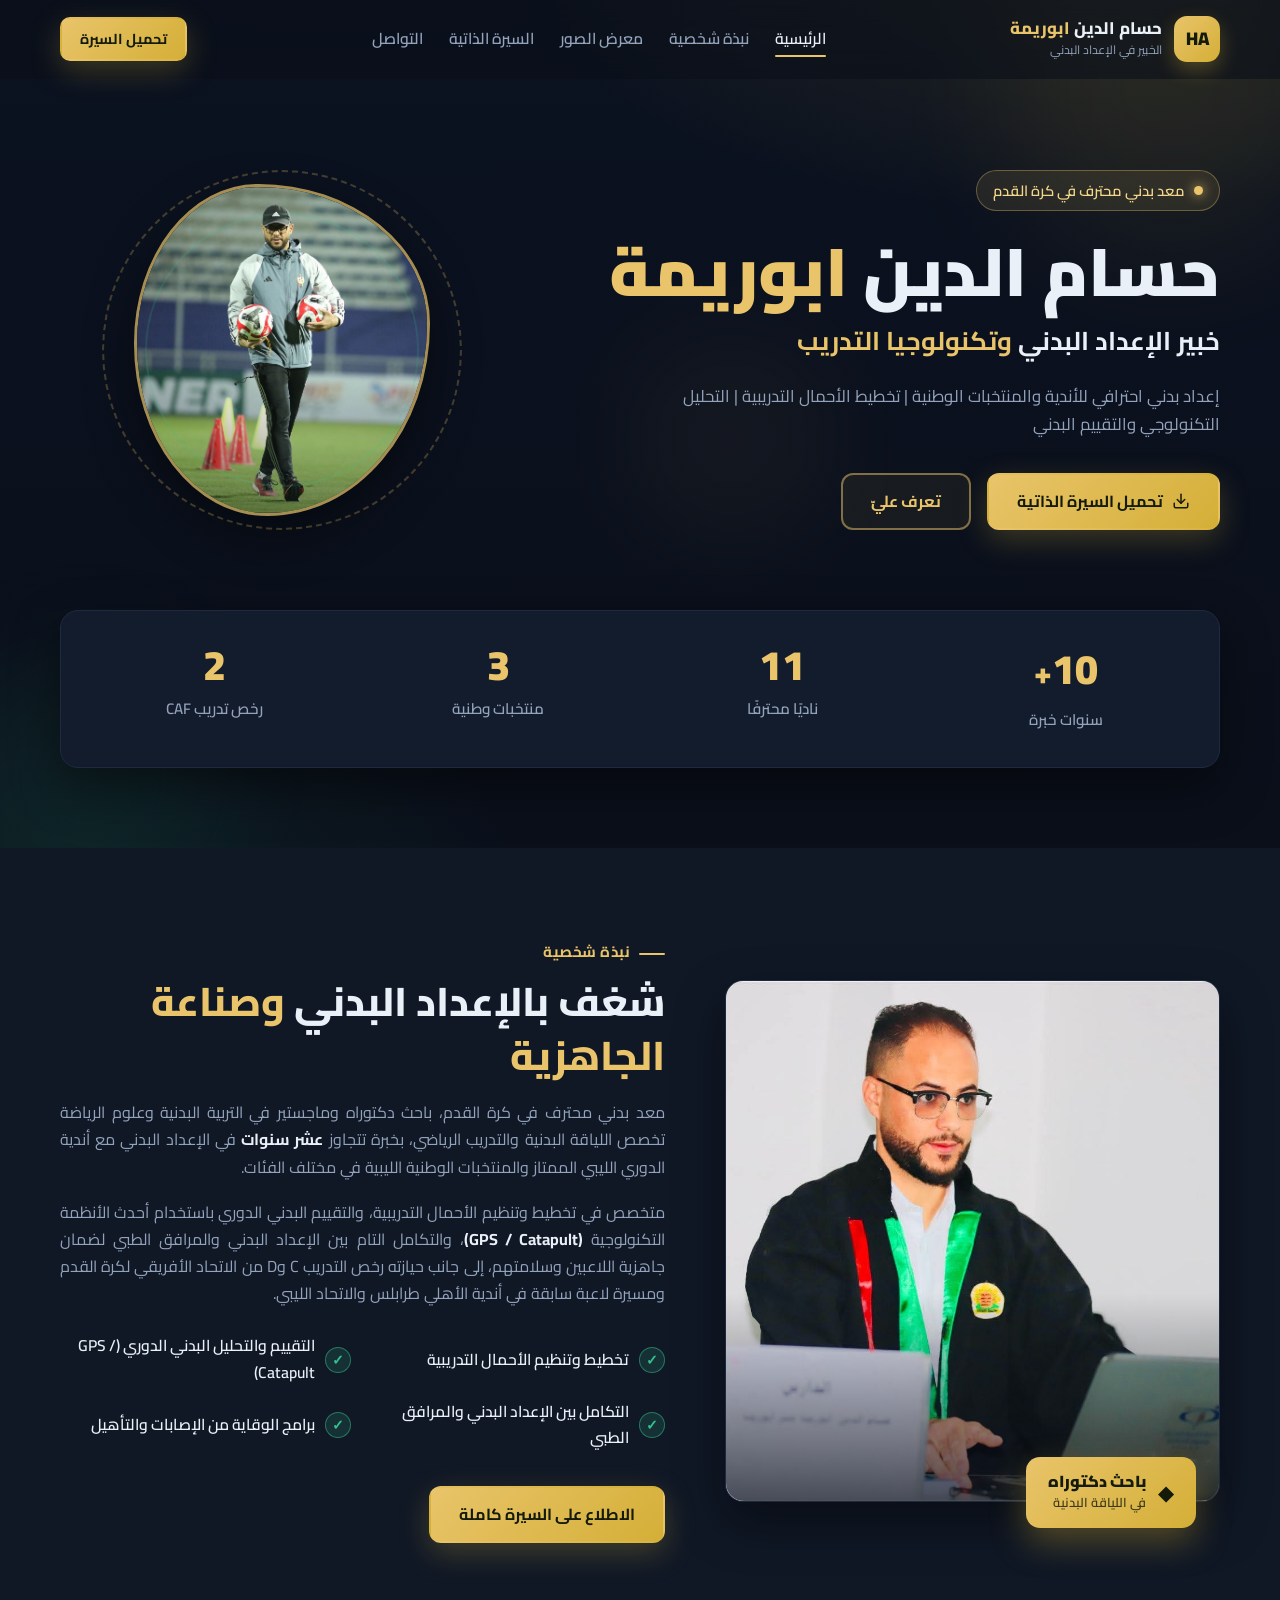
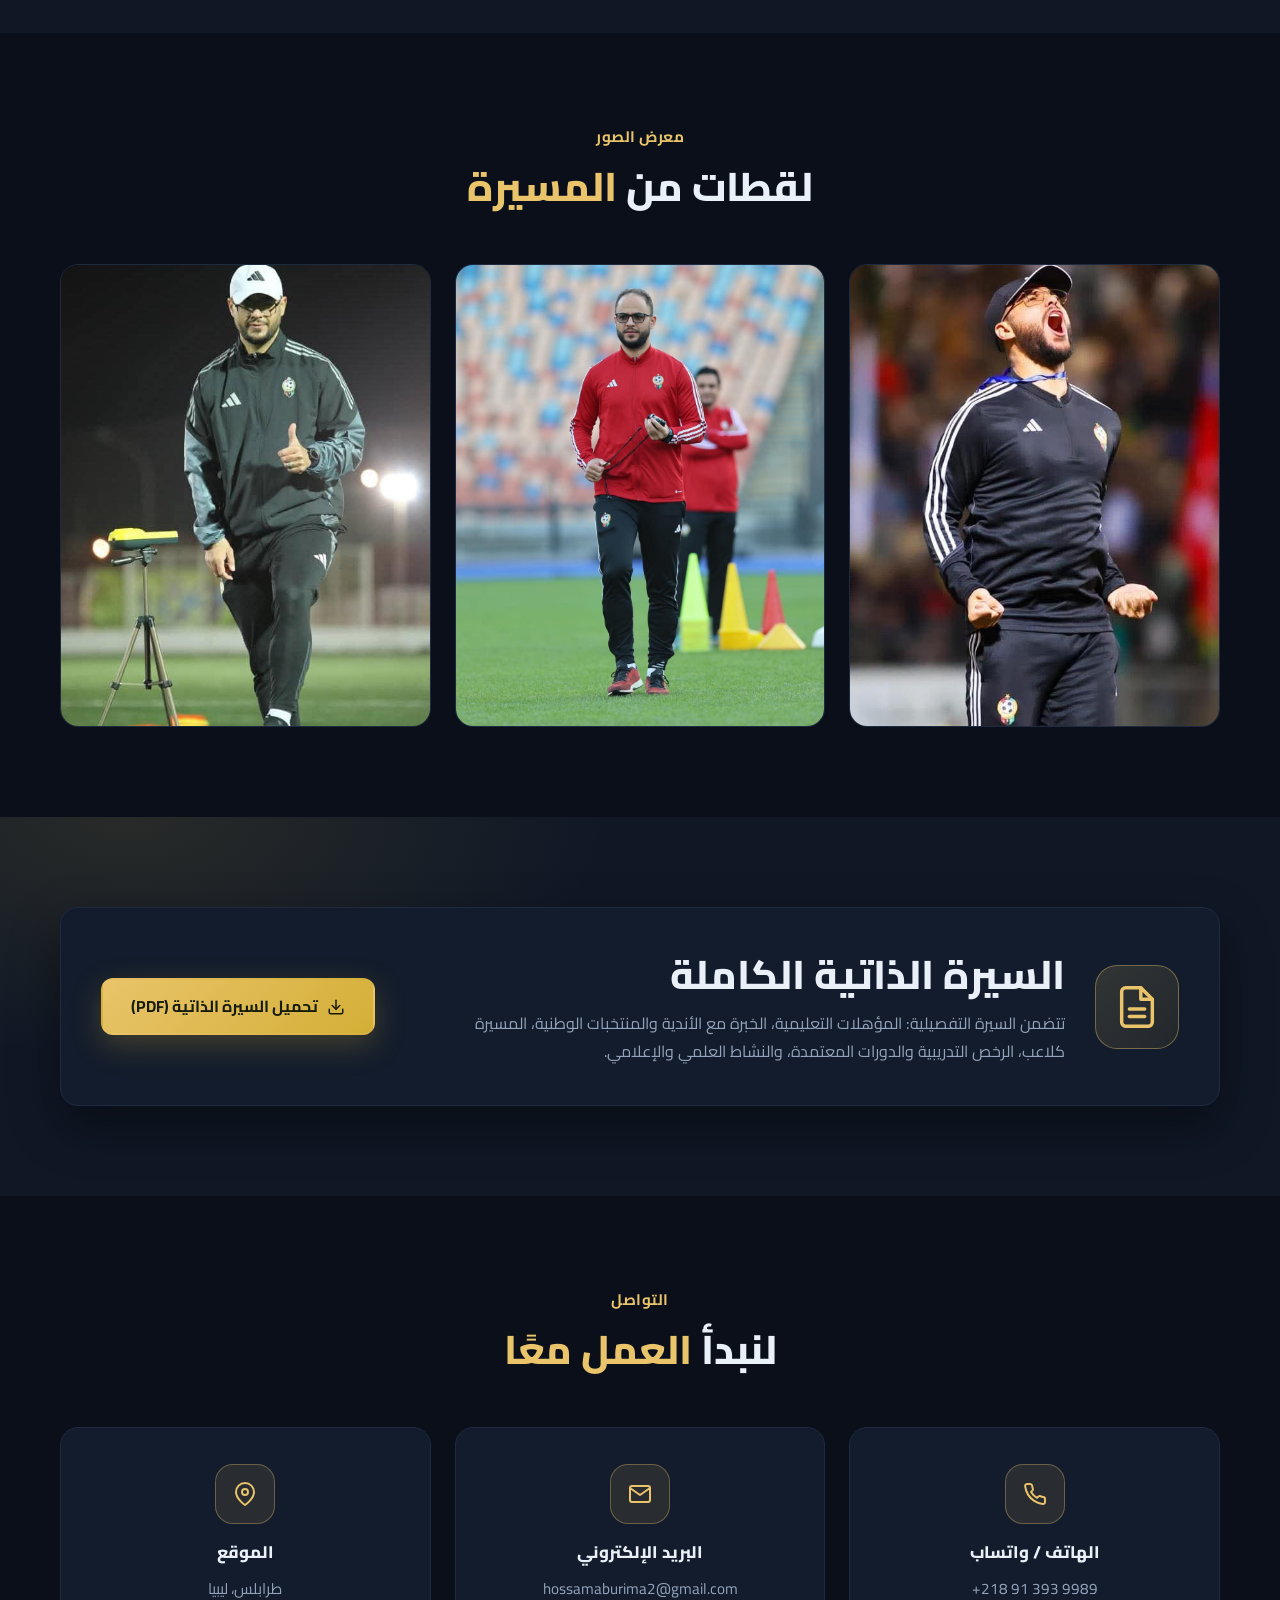
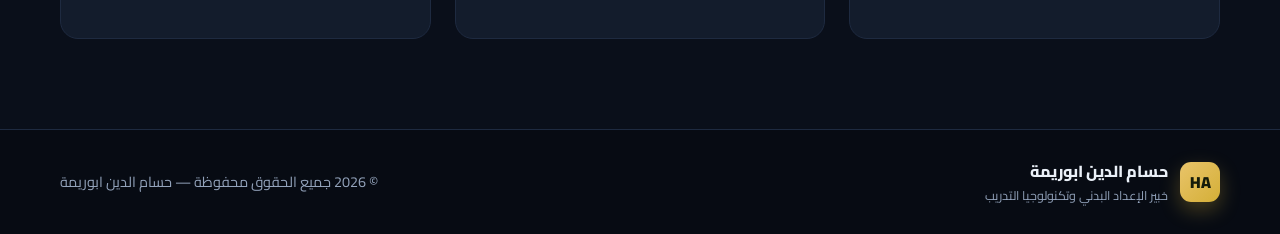
==== index.html @ 616c9ee5 "نشر الموقع الشخصي لحسام الدين ابوريمة" ====
<!DOCTYPE html>
<html lang="ar" dir="rtl">
<head>
  <meta charset="UTF-8">
  <meta name="viewport" content="width=device-width, initial-scale=1.0">
  <meta name="description" content="الموقع الرسمي لحسام الدين ابوريمة — معد بدني محترف وخبير الإعداد البدني وتكنولوجيا التدريب في كرة القدم">
  <meta name="keywords" content="حسام ابوريمة, معد بدني, إعداد بدني, كرة القدم, ليبيا, تخطيط الأحمال, Catapult, GPS">
  <title>حسام الدين ابوريمة | معد بدني وخبير الإعداد البدني</title>
  <link rel="preconnect" href="https://fonts.googleapis.com">
  <link rel="preconnect" href="https://fonts.gstatic.com" crossorigin>
  <link href="https://fonts.googleapis.com/css2?family=Cairo:wght@400;500;600;700;800;900&display=swap" rel="stylesheet">
  <link rel="stylesheet" href="assets/css/style.css">
</head>
<body>

  <!-- ===== الترويسة ===== -->
  <header class="site-header" id="siteHeader">
    <div class="container header-inner">
      <a href="#hero" class="brand">
        <span class="brand-mark">HA</span>
        <div class="brand-text">
          <div class="brand-title">حسام الدين <span>ابوريمة</span></div>
          <div class="brand-sub">الخبير في الإعداد البدني</div>
        </div>
      </a>

      <nav class="main-nav" aria-label="التنقل الرئيسي">
        <ul>
          <li><a href="#hero" class="active">الرئيسية</a></li>
          <li><a href="#about">نبذة شخصية</a></li>
          <li><a href="#gallery">معرض الصور</a></li>
          <li><a href="#cv">السيرة الذاتية</a></li>
          <li><a href="#contact">التواصل</a></li>
        </ul>
      </nav>

      <div class="header-actions">
        <a href="assets/Hossam_Aburima_CV_Arabic.pdf" class="btn btn-gold btn-sm" download>تحميل السيرة</a>
        <button class="nav-toggle" aria-label="فتح القائمة" aria-expanded="false">
          <span class="bar"></span>
          <span class="bar"></span>
          <span class="bar"></span>
        </button>
      </div>
    </div>
  </header>

  <!-- ===== الواجهة الرئيسية ===== -->
  <section class="hero" id="hero">
    <div class="hero-bg" aria-hidden="true">
      <span class="orb orb-1"></span>
      <span class="orb orb-2"></span>
      <span class="orb orb-3"></span>
    </div>
    <div class="container hero-grid">
      <div class="hero-content">
        <span class="hero-badge"><span class="dot"></span> معد بدني محترف في كرة القدم</span>
        <h1>حسام الدين <span class="accent">ابوريمة</span></h1>
        <p class="hero-title">خبير الإعداد البدني <span class="accent">وتكنولوجيا التدريب</span></p>
        <p class="hero-tagline">إعداد بدني احترافي للأندية والمنتخبات الوطنية | تخطيط الأحمال التدريبية | التحليل التكنولوجي والتقييم البدني</p>
        <div class="hero-actions">
          <a href="assets/Hossam_Aburima_CV_Arabic.pdf" class="btn btn-gold" download>
            <svg width="18" height="18" viewBox="0 0 24 24" fill="none" stroke="currentColor" stroke-width="2" stroke-linecap="round" stroke-linejoin="round"><path d="M21 15v4a2 2 0 0 1-2 2H5a2 2 0 0 1-2-2v-4"/><polyline points="7 10 12 15 17 10"/><line x1="12" y1="15" x2="12" y2="3"/></svg>
            تحميل السيرة الذاتية
          </a>
          <a href="#about" class="btn btn-outline">تعرف عليّ</a>
        </div>
      </div>

      <div class="hero-media">
        <div class="photo-ring">
          <div class="photo-frame">
            <img src="assets/2.jpeg" alt="صورة حسام الدين ابوريمة">
          </div>
          <span class="ring ring-1"></span>
          <span class="ring ring-2"></span>
        </div>
      </div>
    </div>

    <div class="container">
      <div class="stats-bar reveal">
        <div class="stat">
          <span class="num" data-target="10">0</span><span class="plus">+</span>
          <span class="label">سنوات خبرة</span>
        </div>
        <div class="stat">
          <span class="num" data-target="11">0</span>
          <span class="label">ناديًا محترفًا</span>
        </div>
        <div class="stat">
          <span class="num" data-target="3">0</span>
          <span class="label">منتخبات وطنية</span>
        </div>
        <div class="stat">
          <span class="num" data-target="2">0</span>
          <span class="label">رخص تدريب CAF</span>
        </div>
      </div>
    </div>
  </section>

  <!-- ===== نبذة شخصية ===== -->
  <section class="section about" id="about">
    <div class="container">
      <div class="about-grid">
        <div class="about-media reveal">
          <div class="about-frame">
            <img src="assets/1.jpeg" alt="صورة أكاديمية لحسام الدين ابوريمة">
          </div>
          <div class="about-badge">
            <span class="badge-icon">◆</span>
            <div>
              <span class="badge-title">باحث دكتوراه</span>
              <span class="badge-sub">في اللياقة البدنية</span>
            </div>
          </div>
        </div>

        <div class="about-content reveal">
          <span class="section-label">نبذة شخصية</span>
          <h2 class="section-title">شغف بالإعداد البدني <span class="accent">وصناعة الجاهزية</span></h2>
          <p>
            معد بدني محترف في كرة القدم، باحث دكتوراه وماجستير في التربية البدنية وعلوم الرياضة تخصص اللياقة البدنية والتدريب الرياضي، بخبرة تتجاوز <strong>عشر سنوات</strong> في الإعداد البدني مع أندية الدوري الليبي الممتاز والمنتخبات الوطنية الليبية في مختلف الفئات.
          </p>
          <p>
            متخصص في تخطيط وتنظيم الأحمال التدريبية، والتقييم البدني الدوري باستخدام أحدث الأنظمة التكنولوجية <strong>(GPS / Catapult)</strong>، والتكامل التام بين الإعداد البدني والمرافق الطبي لضمان جاهزية اللاعبين وسلامتهم، إلى جانب حيازته رخص التدريب C وD من الاتحاد الأفريقي لكرة القدم ومسيرة لاعبة سابقة في أندية الأهلي طرابلس والاتحاد الليبي.
          </p>

          <ul class="about-points">
            <li><span class="check">✓</span> تخطيط وتنظيم الأحمال التدريبية</li>
            <li><span class="check">✓</span> التقييم والتحليل البدني الدوري (GPS / Catapult)</li>
            <li><span class="check">✓</span> التكامل بين الإعداد البدني والمرافق الطبي</li>
            <li><span class="check">✓</span> برامج الوقاية من الإصابات والتأهيل</li>
          </ul>

          <a href="assets/Hossam_Aburima_CV_Arabic.pdf" class="btn btn-gold" download>الاطلاع على السيرة كاملة</a>
        </div>
      </div>
    </div>
  </section>

  <!-- ===== معرض الصور ===== -->
  <section class="section gallery" id="gallery">
    <div class="container">
      <div class="section-head reveal">
        <span class="section-label">معرض الصور</span>
        <h2 class="section-title">لقطات من <span class="accent">المسيرة</span></h2>
      </div>
      <div class="gallery-grid">
        <figure class="gallery-item reveal">
          <img src="assets/3.jpeg" alt="صورة شخصية لحسام الدين ابوريمة">
          <figcaption>لقطة من الميدان</figcaption>
        </figure>
        <figure class="gallery-item reveal">
          <img src="assets/4.jpeg" alt="صورة شخصية لحسام الدين ابوريمة">
          <figcaption>أثناء العمل</figcaption>
        </figure>
        <figure class="gallery-item reveal">
          <img src="assets/5.jpeg" alt="صورة شخصية لحسام الدين ابوريمة">
          <figcaption>صورة رسمية</figcaption>
        </figure>
      </div>
    </div>
  </section>

  <!-- ===== السيرة الذاتية ===== -->
  <section class="section cv-section" id="cv">
    <div class="container">
      <div class="cv-box reveal">
        <div class="cv-icon">
          <svg width="46" height="46" viewBox="0 0 24 24" fill="none" stroke="currentColor" stroke-width="1.8" stroke-linecap="round" stroke-linejoin="round"><path d="M14 2H6a2 2 0 0 0-2 2v16a2 2 0 0 0 2 2h12a2 2 0 0 0 2-2V8z"/><polyline points="14 2 14 8 20 8"/><line x1="16" y1="13" x2="8" y2="13"/><line x1="16" y1="17" x2="8" y2="17"/></svg>
        </div>
        <div class="cv-text">
          <h2 class="section-title">السيرة الذاتية الكاملة</h2>
          <p>تتضمن السيرة التفصيلية: المؤهلات التعليمية، الخبرة مع الأندية والمنتخبات الوطنية، المسيرة كلاعب، الرخص التدريبية والدورات المعتمدة، والنشاط العلمي والإعلامي.</p>
        </div>
        <a href="assets/Hossam_Aburima_CV_Arabic.pdf" class="btn btn-gold" download>
          <svg width="18" height="18" viewBox="0 0 24 24" fill="none" stroke="currentColor" stroke-width="2" stroke-linecap="round" stroke-linejoin="round"><path d="M21 15v4a2 2 0 0 1-2 2H5a2 2 0 0 1-2-2v-4"/><polyline points="7 10 12 15 17 10"/><line x1="12" y1="15" x2="12" y2="3"/></svg>
          تحميل السيرة الذاتية (PDF)
        </a>
      </div>
    </div>
  </section>

  <!-- ===== التواصل ===== -->
  <section class="section contact" id="contact">
    <div class="container">
      <div class="section-head reveal">
        <span class="section-label">التواصل</span>
        <h2 class="section-title">لنبدأ <span class="accent">العمل معًا</span></h2>
      </div>
      <div class="contact-cards">
        <a class="contact-card reveal" href="tel:+218913939989">
          <span class="contact-ico">
            <svg width="24" height="24" viewBox="0 0 24 24" fill="none" stroke="currentColor" stroke-width="2" stroke-linecap="round" stroke-linejoin="round"><path d="M22 16.92v3a2 2 0 0 1-2.18 2 19.79 19.79 0 0 1-8.63-3.07 19.5 19.5 0 0 1-6-6 19.79 19.79 0 0 1-3.07-8.67A2 2 0 0 1 4.11 2h3a2 2 0 0 1 2 1.72c.127.96.361 1.903.7 2.81a2 2 0 0 1-.45 2.11L8.09 9.91a16 16 0 0 0 6 6l1.27-1.27a2 2 0 0 1 2.11-.45c.907.339 1.85.573 2.81.7A2 2 0 0 1 22 16.92z"/></svg>
          </span>
          <span class="contact-name">الهاتف / واتساب</span>
          <span class="contact-val" dir="ltr">+218 91 393 9989</span>
        </a>
        <a class="contact-card reveal" href="mailto:hossamaburima2@gmail.com">
          <span class="contact-ico">
            <svg width="24" height="24" viewBox="0 0 24 24" fill="none" stroke="currentColor" stroke-width="2" stroke-linecap="round" stroke-linejoin="round"><path d="M4 4h16c1.1 0 2 .9 2 2v12c0 1.1-.9 2-2 2H4c-1.1 0-2-.9-2-2V6c0-1.1.9-2 2-2z"/><polyline points="22,6 12,13 2,6"/></svg>
          </span>
          <span class="contact-name">البريد الإلكتروني</span>
          <span class="contact-val" dir="ltr">hossamaburima2@gmail.com</span>
        </a>
        <div class="contact-card reveal">
          <span class="contact-ico">
            <svg width="24" height="24" viewBox="0 0 24 24" fill="none" stroke="currentColor" stroke-width="2" stroke-linecap="round" stroke-linejoin="round"><path d="M21 10c0 7-9 13-9 13s-9-6-9-13a9 9 0 0 1 18 0z"/><circle cx="12" cy="10" r="3"/></svg>
          </span>
          <span class="contact-name">الموقع</span>
          <span class="contact-val">طرابلس، ليبيا</span>
        </div>
      </div>
    </div>
  </section>

  <!-- ===== التذييل ===== -->
  <footer class="site-footer">
    <div class="container footer-inner">
      <div class="footer-brand">
        <span class="brand-mark">HA</span>
        <div>
          <div class="footer-name">حسام الدين ابوريمة</div>
          <div class="footer-sub">خبير الإعداد البدني وتكنولوجيا التدريب</div>
        </div>
      </div>
      <p class="footer-copy">© <span id="year">2026</span> جميع الحقوق محفوظة — حسام الدين ابوريمة</p>
    </div>
  </footer>

  <script src="assets/js/main.js"></script>
</body>
</html>
---- assets/css/style.css ----
/* ===== الأساسيات ===== */
:root {
  --bg: #0a0f1a;
  --bg-soft: #101826;
  --bg-card: #131c2c;
  --bg-line: #1e2a40;
  --text: #eaf0f8;
  --muted: #93a3bb;
  --gold: #e9c46a;
  --gold-dark: #d4af37;
  --gold-soft: #f4d78a;
  --accent: #35c28c;
  --danger: #e70013;
  --shadow: 0 20px 50px rgba(0, 0, 0, 0.45);
  --radius: 18px;
  --transition: 0.3s ease;
}

* {
  margin: 0;
  padding: 0;
  box-sizing: border-box;
}

html {
  scroll-behavior: smooth;
}

body {
  font-family: "Cairo", "Segoe UI", Tahoma, sans-serif;
  background: var(--bg);
  color: var(--text);
  line-height: 1.7;
  overflow-x: hidden;
}

.container {
  width: min(1160px, 92%);
  margin-inline: auto;
}

img {
  max-width: 100%;
  display: block;
}

a {
  text-decoration: none;
  color: inherit;
}

ul {
  list-style: none;
}

.accent {
  color: var(--gold);
}

/* ===== الأزرار ===== */
.btn {
  display: inline-flex;
  align-items: center;
  justify-content: center;
  gap: 9px;
  padding: 13px 28px;
  border-radius: 12px;
  font-family: inherit;
  font-size: 1rem;
  font-weight: 700;
  border: 2px solid transparent;
  cursor: pointer;
  transition: var(--transition);
  white-space: nowrap;
}

.btn-gold {
  background: linear-gradient(135deg, var(--gold) 0%, var(--gold-dark) 100%);
  color: #141b0a;
  box-shadow: 0 10px 30px rgba(212, 175, 55, 0.25);
}

.btn-gold:hover {
  transform: translateY(-3px);
  box-shadow: 0 16px 40px rgba(212, 175, 55, 0.4);
}

.btn-outline {
  border-color: rgba(233, 196, 106, 0.5);
  color: var(--gold);
  background: rgba(233, 196, 106, 0.06);
}

.btn-outline:hover {
  background: rgba(233, 196, 106, 0.15);
  transform: translateY(-3px);
}

.btn-sm {
  padding: 8px 18px;
  font-size: 0.9rem;
  border-radius: 10px;
}

/* ===== الترويسة ===== */
.site-header {
  position: fixed;
  top: 0;
  left: 0;
  right: 0;
  z-index: 100;
  padding: 16px 0;
  background: rgba(10, 15, 26, 0.6);
  backdrop-filter: blur(14px);
  -webkit-backdrop-filter: blur(14px);
  border-bottom: 1px solid transparent;
  transition: var(--transition);
}

.site-header.scrolled {
  background: rgba(10, 15, 26, 0.92);
  border-bottom-color: var(--bg-line);
  padding: 10px 0;
  box-shadow: 0 10px 30px rgba(0, 0, 0, 0.35);
}

.header-inner {
  display: flex;
  align-items: center;
  justify-content: space-between;
  gap: 20px;
}

.brand {
  display: flex;
  align-items: center;
  gap: 12px;
}

.brand-mark {
  width: 46px;
  height: 46px;
  border-radius: 13px;
  background: linear-gradient(135deg, var(--gold) 0%, var(--gold-dark) 100%);
  color: #141b0a;
  font-weight: 900;
  font-size: 1.15rem;
  display: flex;
  align-items: center;
  justify-content: center;
  box-shadow: 0 8px 20px rgba(212, 175, 55, 0.3);
}

.brand-title {
  font-size: 1.05rem;
  font-weight: 800;
  line-height: 1.3;
}

.brand-title span {
  color: var(--gold);
}

.brand-sub {
  font-size: 0.75rem;
  color: var(--muted);
}

.main-nav ul {
  display: flex;
  gap: 26px;
}

.main-nav a {
  font-weight: 600;
  font-size: 0.98rem;
  color: var(--muted);
  position: relative;
  padding: 4px 0;
  transition: color var(--transition);
}

.main-nav a::after {
  content: "";
  position: absolute;
  bottom: 0;
  right: 0;
  width: 0;
  height: 2px;
  background: var(--gold);
  border-radius: 2px;
  transition: width var(--transition);
}

.main-nav a:hover,
.main-nav a.active {
  color: var(--text);
}

.main-nav a:hover::after,
.main-nav a.active::after {
  width: 100%;
}

.header-actions {
  display: flex;
  align-items: center;
  gap: 14px;
}

.nav-toggle {
  display: none;
  flex-direction: column;
  gap: 5px;
  background: none;
  border: none;
  cursor: pointer;
  padding: 6px;
}

.nav-toggle .bar {
  width: 26px;
  height: 3px;
  border-radius: 3px;
  background: var(--text);
  transition: var(--transition);
}

.nav-toggle.open .bar:nth-child(1) {
  transform: translateY(8px) rotate(45deg);
}

.nav-toggle.open .bar:nth-child(2) {
  opacity: 0;
}

.nav-toggle.open .bar:nth-child(3) {
  transform: translateY(-8px) rotate(-45deg);
}

/* ===== الواجهة الرئيسية ===== */
.hero {
  position: relative;
  padding: 170px 0 80px;
  overflow: hidden;
  background:
    radial-gradient(1000px 500px at 85% -10%, rgba(212, 175, 55, 0.14), transparent 60%),
    radial-gradient(800px 500px at 5% 110%, rgba(53, 194, 140, 0.1), transparent 60%),
    linear-gradient(180deg, #0b1220 0%, var(--bg) 100%);
}

.hero-bg {
  position: absolute;
  inset: 0;
  pointer-events: none;
}

.orb {
  position: absolute;
  border-radius: 50%;
  filter: blur(60px);
  opacity: 0.5;
}

.orb-1 {
  width: 340px;
  height: 340px;
  background: rgba(212, 175, 55, 0.16);
  top: -80px;
  right: -60px;
}

.orb-2 {
  width: 260px;
  height: 260px;
  background: rgba(53, 194, 140, 0.12);
  bottom: -60px;
  left: -40px;
}

.orb-3 {
  width: 200px;
  height: 200px;
  background: rgba(233, 196, 106, 0.1);
  top: 40%;
  right: 35%;
}

.hero-grid {
  position: relative;
  display: grid;
  grid-template-columns: 1.2fr 0.8fr;
  align-items: center;
  gap: 50px;
}

.hero-badge {
  display: inline-flex;
  align-items: center;
  gap: 9px;
  background: rgba(233, 196, 106, 0.1);
  border: 1px solid rgba(233, 196, 106, 0.35);
  color: var(--gold-soft);
  font-weight: 600;
  font-size: 0.92rem;
  padding: 7px 16px;
  border-radius: 100px;
  margin-bottom: 22px;
}

.hero-badge .dot {
  width: 9px;
  height: 9px;
  border-radius: 50%;
  background: var(--gold);
  box-shadow: 0 0 12px var(--gold);
  animation: pulse 2s infinite;
}

@keyframes pulse {
  0%, 100% { opacity: 1; transform: scale(1); }
  50% { opacity: 0.5; transform: scale(0.8); }
}

.hero h1 {
  font-size: clamp(2.6rem, 6vw, 4.2rem);
  font-weight: 900;
  line-height: 1.15;
  margin-bottom: 10px;
}

.hero-title {
  font-size: clamp(1.2rem, 2.6vw, 1.6rem);
  font-weight: 700;
  color: var(--text);
  margin-bottom: 18px;
}

.hero-tagline {
  color: var(--muted);
  font-size: 1.05rem;
  max-width: 560px;
  margin-bottom: 34px;
}

.hero-actions {
  display: flex;
  gap: 16px;
  flex-wrap: wrap;
}

/* صورة البطل */
.hero-media {
  display: flex;
  justify-content: center;
  position: relative;
}

.photo-ring {
  position: relative;
  width: min(360px, 80vw);
  aspect-ratio: 1;
  display: flex;
  align-items: center;
  justify-content: center;
}

.photo-frame {
  position: relative;
  width: 82%;
  height: 92%;
  border-radius: 42% 58% 55% 45% / 48% 42% 58% 52%;
  overflow: hidden;
  border: 3px solid rgba(233, 196, 106, 0.7);
  box-shadow: var(--shadow);
  animation: float 6s ease-in-out infinite;
}

.photo-frame::after {
  content: "";
  position: absolute;
  inset: 0;
  background: linear-gradient(180deg, transparent 55%, rgba(10, 15, 26, 0.45));
}

.photo-frame img {
  width: 100%;
  height: 100%;
  object-fit: cover;
}

@keyframes float {
  0%, 100% { transform: translateY(0); }
  50% { transform: translateY(-14px); }
}

.ring {
  position: absolute;
  border: 2px dashed rgba(233, 196, 106, 0.25);
  border-radius: 50%;
  animation: spin 30s linear infinite;
}

.ring-1 {
  inset: 0;
}

.ring-2 {
  inset: 12%;
  border-style: solid;
  border-color: rgba(53, 194, 140, 0.15);
  animation-direction: reverse;
  animation-duration: 20s;
}

@keyframes spin {
  to { transform: rotate(360deg); }
}

/* شريط الإحصائيات */
.stats-bar {
  display: grid;
  grid-template-columns: repeat(4, 1fr);
  gap: 18px;
  margin-top: 80px;
  background: var(--bg-card);
  border: 1px solid var(--bg-line);
  border-radius: var(--radius);
  padding: 34px 20px;
  box-shadow: var(--shadow);
}

.stat {
  text-align: center;
  padding-inline: 10px;
}

.stat .num {
  font-size: 2.6rem;
  font-weight: 900;
  color: var(--gold);
  line-height: 1;
}

.stat .plus {
  font-size: 2rem;
  font-weight: 900;
  color: var(--gold);
}

.stat .label {
  display: block;
  margin-top: 8px;
  color: var(--muted);
  font-size: 0.95rem;
  font-weight: 600;
}

/* ===== الأقسام العامة ===== */
.section {
  padding: 90px 0;
}

.section-label {
  display: inline-block;
  color: var(--gold);
  font-weight: 700;
  font-size: 0.95rem;
  letter-spacing: 0.5px;
  margin-bottom: 10px;
}

.section-label::before {
  content: "";
  display: inline-block;
  width: 26px;
  height: 2px;
  background: var(--gold);
  vertical-align: middle;
  margin-inline-end: 9px;
  border-radius: 2px;
}

.section-title {
  font-size: clamp(1.7rem, 4vw, 2.5rem);
  font-weight: 800;
  line-height: 1.35;
  margin-bottom: 16px;
}

.section-head {
  text-align: center;
  margin-bottom: 50px;
}

.section-head .section-label::before {
  display: none;
}

/* ===== نبذة شخصية ===== */
.about {
  background: var(--bg-soft);
  position: relative;
}

.about-grid {
  display: grid;
  grid-template-columns: 0.9fr 1.1fr;
  gap: 60px;
  align-items: center;
}

.about-media {
  position: relative;
}

.about-frame {
  position: relative;
  border-radius: var(--radius);
  overflow: hidden;
  border: 1px solid var(--bg-line);
  box-shadow: var(--shadow);
}

.about-frame::before {
  content: "";
  position: absolute;
  inset: 0;
  border-radius: var(--radius);
  background: linear-gradient(180deg, transparent 60%, rgba(10, 15, 26, 0.7));
  z-index: 1;
}

.about-frame img {
  width: 100%;
  height: 520px;
  object-fit: cover;
}

.about-badge {
  position: absolute;
  bottom: -26px;
  right: 24px;
  z-index: 2;
  display: flex;
  align-items: center;
  gap: 12px;
  background: linear-gradient(135deg, var(--gold) 0%, var(--gold-dark) 100%);
  color: #141b0a;
  padding: 14px 22px;
  border-radius: 14px;
  box-shadow: 0 14px 34px rgba(212, 175, 55, 0.35);
}

.badge-icon {
  font-size: 1.3rem;
}

.badge-title {
  display: block;
  font-weight: 900;
  font-size: 1rem;
  line-height: 1.3;
}

.badge-sub {
  display: block;
  font-weight: 600;
  font-size: 0.8rem;
  opacity: 0.8;
}

.about-content p {
  color: var(--muted);
  margin-bottom: 18px;
  text-align: justify;
}

.about-content p strong {
  color: var(--text);
}

.about-points {
  display: grid;
  grid-template-columns: 1fr 1fr;
  gap: 12px 24px;
  margin: 26px 0 34px;
}

.about-points li {
  display: flex;
  align-items: center;
  gap: 10px;
  color: var(--text);
  font-weight: 600;
  font-size: 0.98rem;
}

.about-points .check {
  width: 26px;
  height: 26px;
  flex-shrink: 0;
  border-radius: 50%;
  background: rgba(53, 194, 140, 0.15);
  border: 1px solid rgba(53, 194, 140, 0.5);
  color: var(--accent);
  display: flex;
  align-items: center;
  justify-content: center;
  font-size: 0.85rem;
  font-weight: 800;
}

/* ===== معرض الصور ===== */
.gallery {
  position: relative;
}

.gallery-grid {
  display: grid;
  grid-template-columns: repeat(3, 1fr);
  gap: 24px;
}

.gallery-item {
  position: relative;
  border-radius: var(--radius);
  overflow: hidden;
  border: 1px solid var(--bg-line);
  cursor: pointer;
  aspect-ratio: 4 / 5;
}

.gallery-item img {
  width: 100%;
  height: 100%;
  object-fit: cover;
  transition: transform 0.6s ease;
}

.gallery-item:hover img {
  transform: scale(1.08);
}

.gallery-item figcaption {
  position: absolute;
  inset: auto 0 0 0;
  padding: 40px 18px 16px;
  background: linear-gradient(180deg, transparent, rgba(10, 15, 26, 0.9));
  font-weight: 700;
  font-size: 0.98rem;
  opacity: 0;
  transform: translateY(12px);
  transition: var(--transition);
}

.gallery-item:hover figcaption {
  opacity: 1;
  transform: translateY(0);
}

.gallery-item::before {
  content: "";
  position: absolute;
  inset: 0;
  border: 2px solid rgba(233, 196, 106, 0);
  z-index: 1;
  transition: var(--transition);
}

.gallery-item:hover::before {
  border-color: rgba(233, 196, 106, 0.6);
}

/* ===== السيرة الذاتية ===== */
.cv-section {
  background:
    radial-gradient(800px 400px at 10% 0%, rgba(212, 175, 55, 0.12), transparent 60%),
    var(--bg-soft);
}

.cv-box {
  display: flex;
  align-items: center;
  gap: 30px;
  background: var(--bg-card);
  border: 1px solid var(--bg-line);
  border-radius: var(--radius);
  padding: 40px;
  box-shadow: var(--shadow);
}

.cv-icon {
  flex-shrink: 0;
  width: 84px;
  height: 84px;
  border-radius: 22px;
  background: linear-gradient(135deg, rgba(233, 196, 106, 0.15), rgba(212, 175, 55, 0.08));
  border: 1px solid rgba(233, 196, 106, 0.4);
  color: var(--gold);
  display: flex;
  align-items: center;
  justify-content: center;
}

.cv-text {
  flex: 1;
}

.cv-text .section-title {
  margin-bottom: 8px;
}

.cv-text p {
  color: var(--muted);
  max-width: 640px;
}

/* ===== التواصل ===== */
.contact-cards {
  display: grid;
  grid-template-columns: repeat(3, 1fr);
  gap: 24px;
}

.contact-card {
  display: flex;
  flex-direction: column;
  align-items: center;
  gap: 10px;
  text-align: center;
  background: var(--bg-card);
  border: 1px solid var(--bg-line);
  border-radius: var(--radius);
  padding: 36px 20px;
  transition: var(--transition);
}

a.contact-card:hover {
  transform: translateY(-6px);
  border-color: rgba(233, 196, 106, 0.5);
  box-shadow: var(--shadow);
}

.contact-ico {
  width: 60px;
  height: 60px;
  border-radius: 18px;
  background: rgba(233, 196, 106, 0.1);
  border: 1px solid rgba(233, 196, 106, 0.35);
  color: var(--gold);
  display: flex;
  align-items: center;
  justify-content: center;
  margin-bottom: 4px;
}

.contact-name {
  font-weight: 800;
  font-size: 1.05rem;
}

.contact-val {
  color: var(--muted);
  font-size: 0.95rem;
}

/* ===== التذييل ===== */
.site-footer {
  border-top: 1px solid var(--bg-line);
  padding: 28px 0;
  background: #070b13;
}

.footer-inner {
  display: flex;
  align-items: center;
  justify-content: space-between;
  gap: 20px;
  flex-wrap: wrap;
}

.footer-brand {
  display: flex;
  align-items: center;
  gap: 12px;
}

.footer-brand .brand-mark {
  width: 40px;
  height: 40px;
  font-size: 1rem;
  border-radius: 11px;
}

.footer-name {
  font-weight: 800;
}

.footer-sub {
  font-size: 0.78rem;
  color: var(--muted);
}

.footer-copy {
  color: var(--muted);
  font-size: 0.9rem;
}

/* ===== حركة الظهور ===== */
.reveal {
  opacity: 0;
  transform: translateY(30px);
  transition: opacity 0.7s ease, transform 0.7s ease;
}

.reveal.visible {
  opacity: 1;
  transform: translateY(0);
}

/* ===== التجاوب مع الجوال ===== */
@media (max-width: 992px) {
  .hero-grid {
    grid-template-columns: 1fr;
    text-align: center;
    gap: 40px;
  }

  .hero-content {
    order: 2;
  }

  .hero-media {
    order: 1;
  }

  .hero-tagline {
    margin-inline: auto;
  }

  .hero-actions {
    justify-content: center;
  }

  .stats-bar {
    grid-template-columns: repeat(2, 1fr);
    gap: 28px 12px;
    margin-top: 50px;
  }

  .about-grid {
    grid-template-columns: 1fr;
    gap: 50px;
  }

  .about-frame img {
    height: 420px;
  }

  .gallery-grid {
    grid-template-columns: 1fr;
    max-width: 420px;
    margin-inline: auto;
  }

  .contact-cards {
    grid-template-columns: 1fr;
    max-width: 420px;
    margin-inline: auto;
  }

  .cv-box {
    flex-direction: column;
    text-align: center;
  }

  .main-nav {
    position: fixed;
    top: 0;
    right: -300px;
    width: 280px;
    height: 100vh;
    background: #0d1422;
    border-inline-start: 1px solid var(--bg-line);
    padding: 90px 28px 30px;
    transition: right 0.35s ease;
    z-index: 90;
    box-shadow: -20px 0 50px rgba(0, 0, 0, 0.5);
  }

  .main-nav.open {
    right: 0;
  }

  .main-nav ul {
    flex-direction: column;
    gap: 6px;
  }

  .main-nav a {
    display: block;
    padding: 12px 14px;
    border-radius: 10px;
    font-size: 1.05rem;
  }

  .main-nav a::after {
    display: none;
  }

  .main-nav a:hover,
  .main-nav a.active {
    background: rgba(233, 196, 106, 0.1);
    color: var(--gold);
  }

  .nav-toggle {
    display: flex;
  }
}

@media (max-width: 560px) {
  .hero {
    padding: 130px 0 60px;
  }

  .stats-bar {
    grid-template-columns: 1fr 1fr;
  }

  .about-points {
    grid-template-columns: 1fr;
  }

  .section {
    padding: 70px 0;
  }

  .btn {
    padding: 12px 22px;
    font-size: 0.95rem;
  }
}
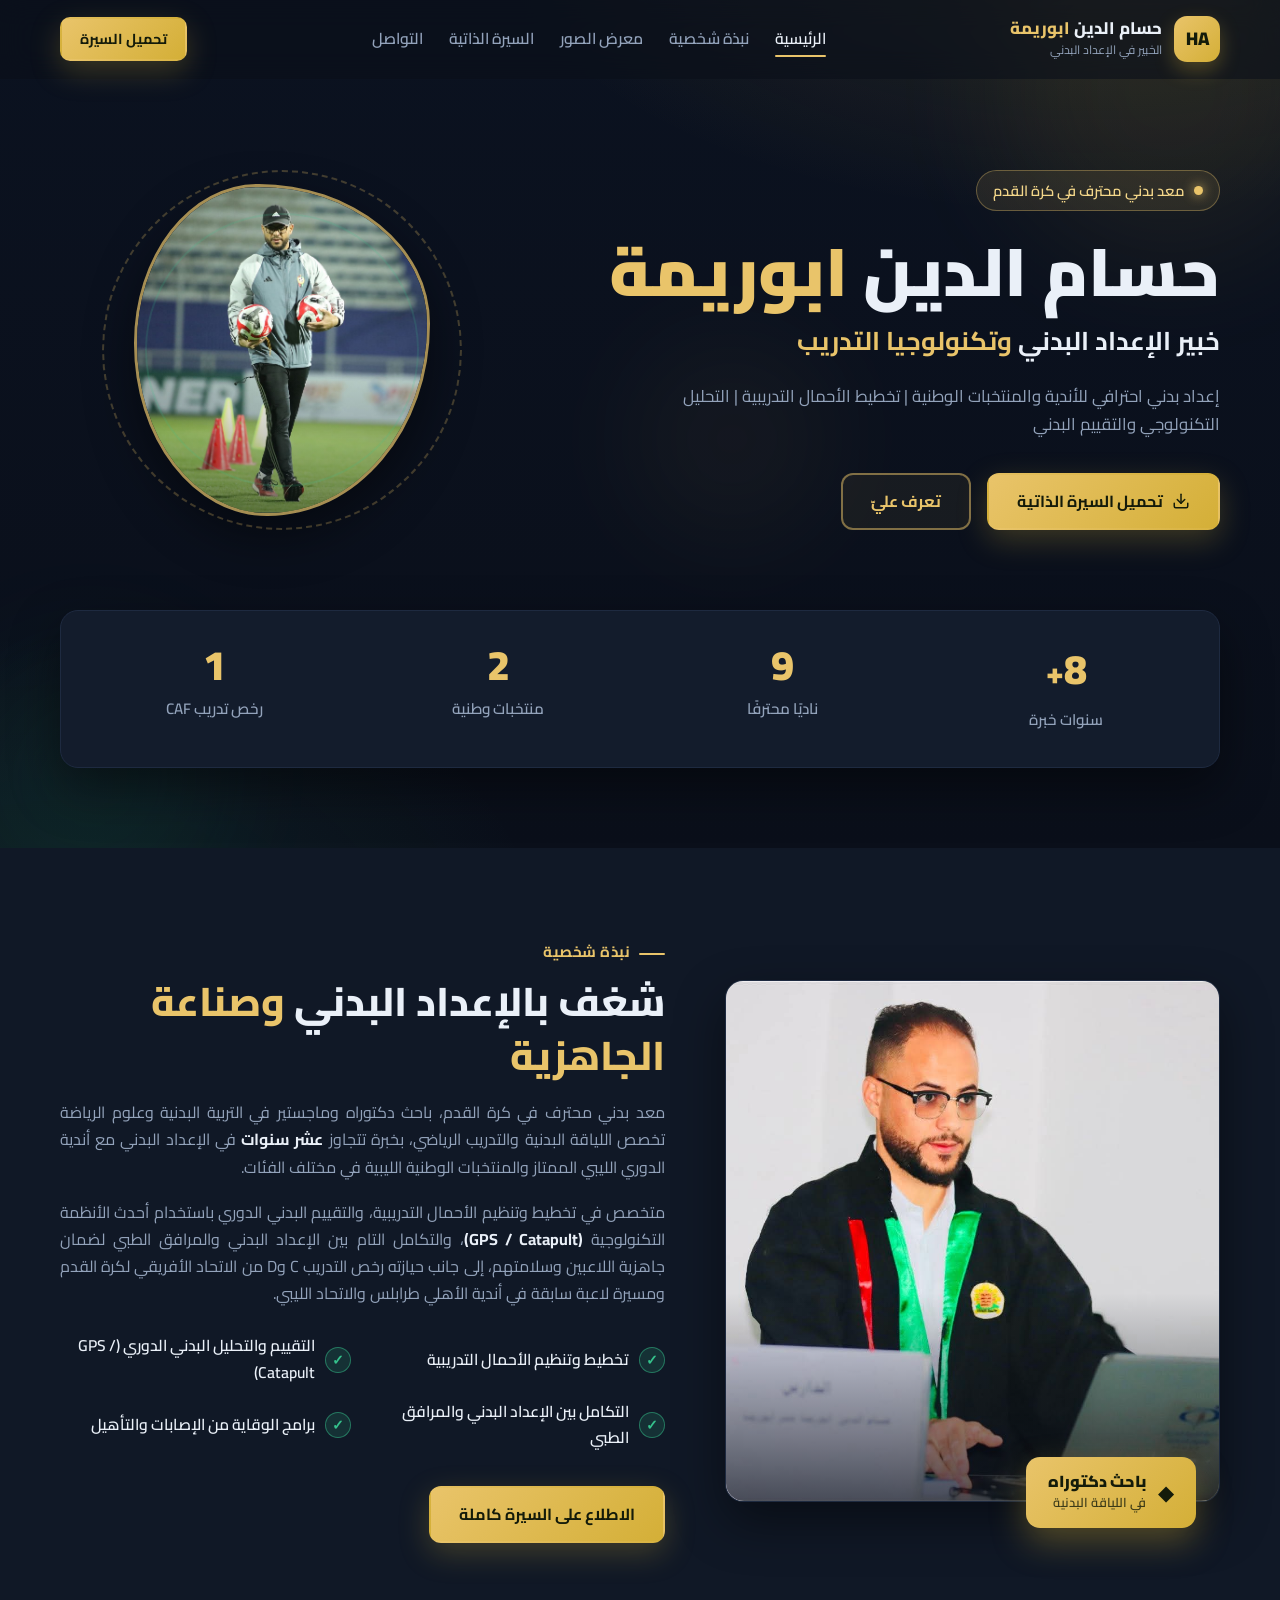
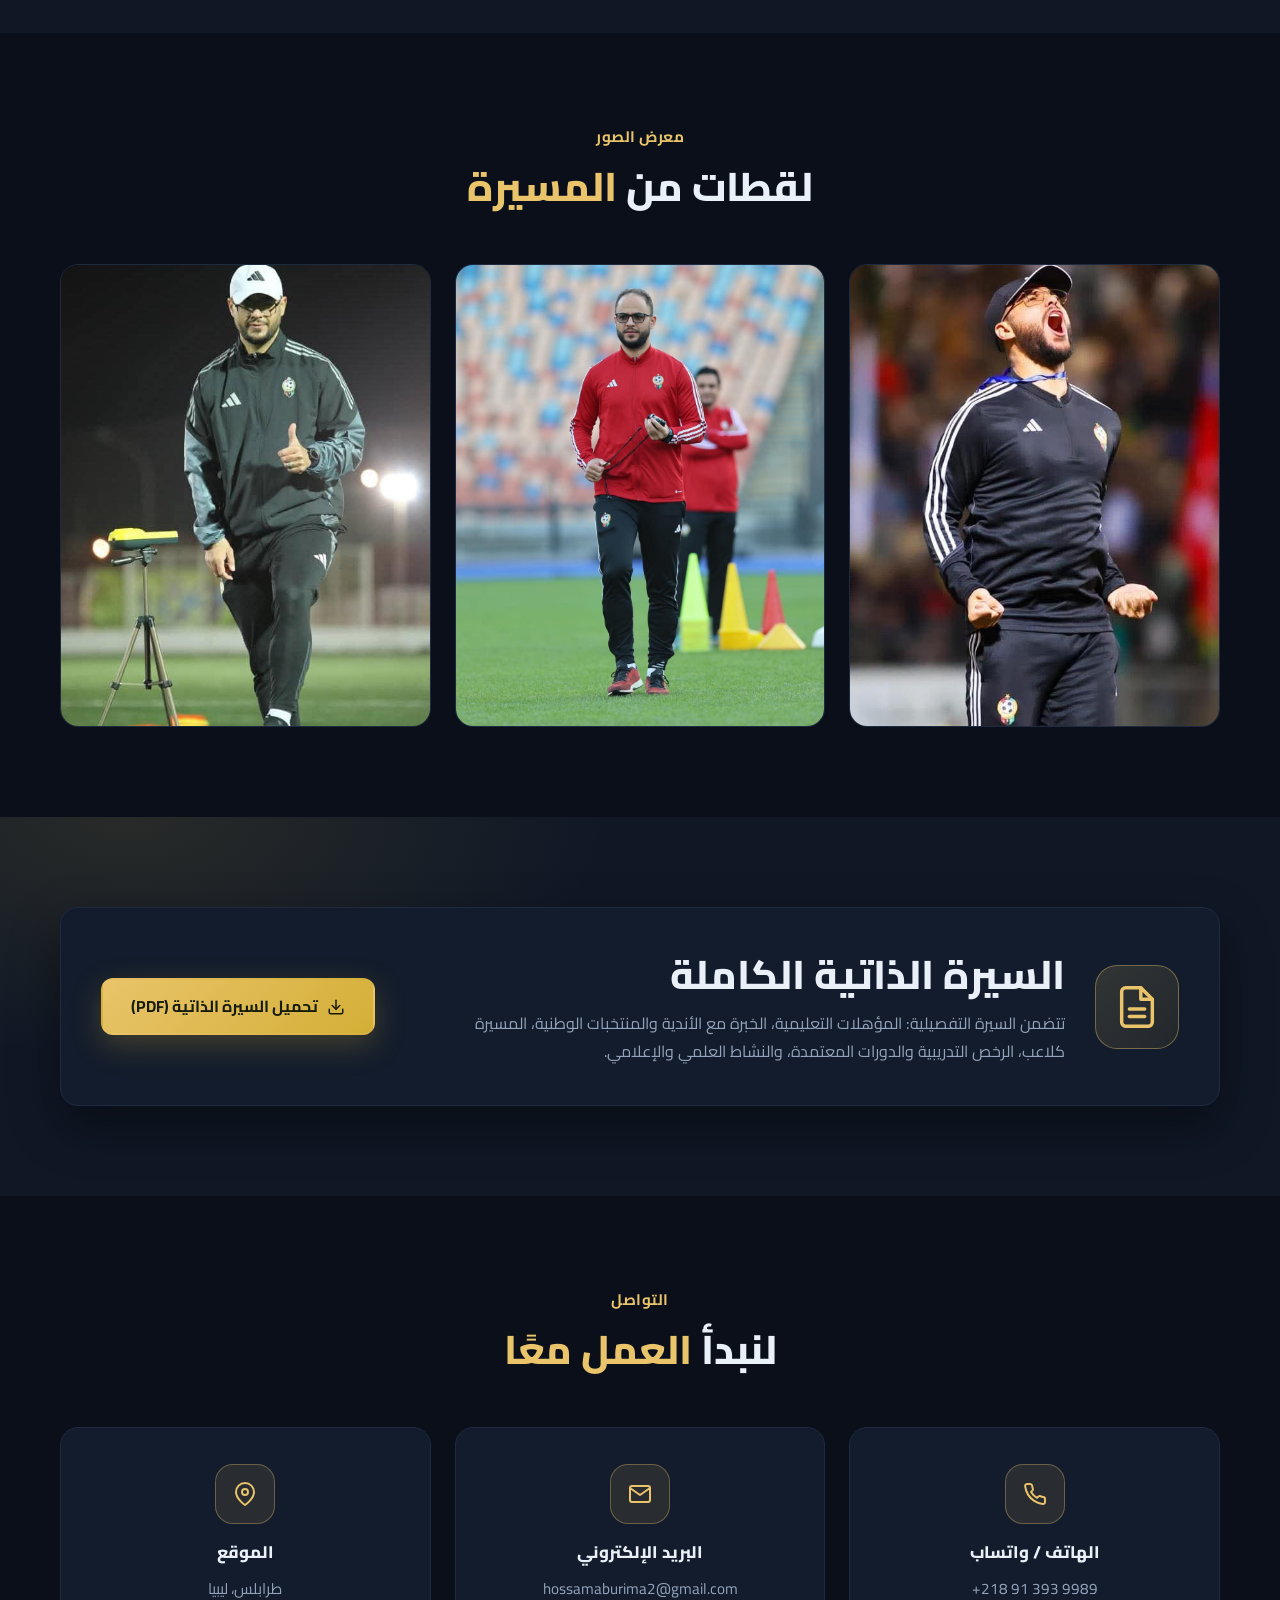
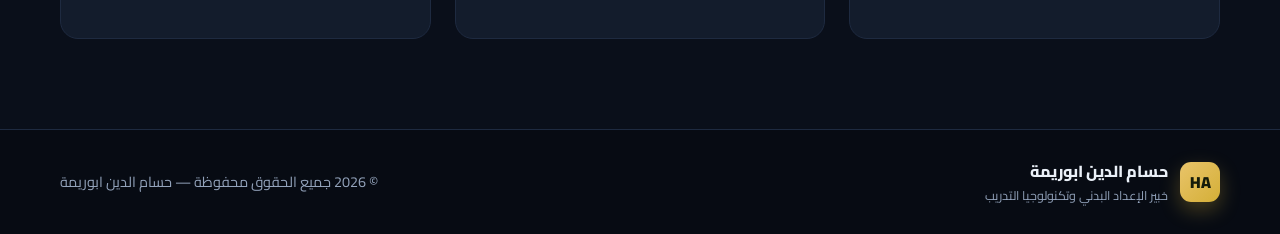
==== commit 2e449606: "إضافة أيقونة المتصفح" ====
--- a/index.html
+++ b/index.html
@@ -6,6 +6,7 @@
   <meta name="description" content="الموقع الرسمي لحسام الدين ابوريمة — معد بدني محترف وخبير الإعداد البدني وتكنولوجيا التدريب في كرة القدم">
   <meta name="keywords" content="حسام ابوريمة, معد بدني, إعداد بدني, كرة القدم, ليبيا, تخطيط الأحمال, Catapult, GPS">
   <title>حسام الدين ابوريمة | معد بدني وخبير الإعداد البدني</title>
+  <link rel="icon" type="image/png" href="assets/5.jpeg">
   <link rel="preconnect" href="https://fonts.googleapis.com">
   <link rel="preconnect" href="https://fonts.gstatic.com" crossorigin>
   <link href="https://fonts.googleapis.com/css2?family=Cairo:wght@400;500;600;700;800;900&display=swap" rel="stylesheet">
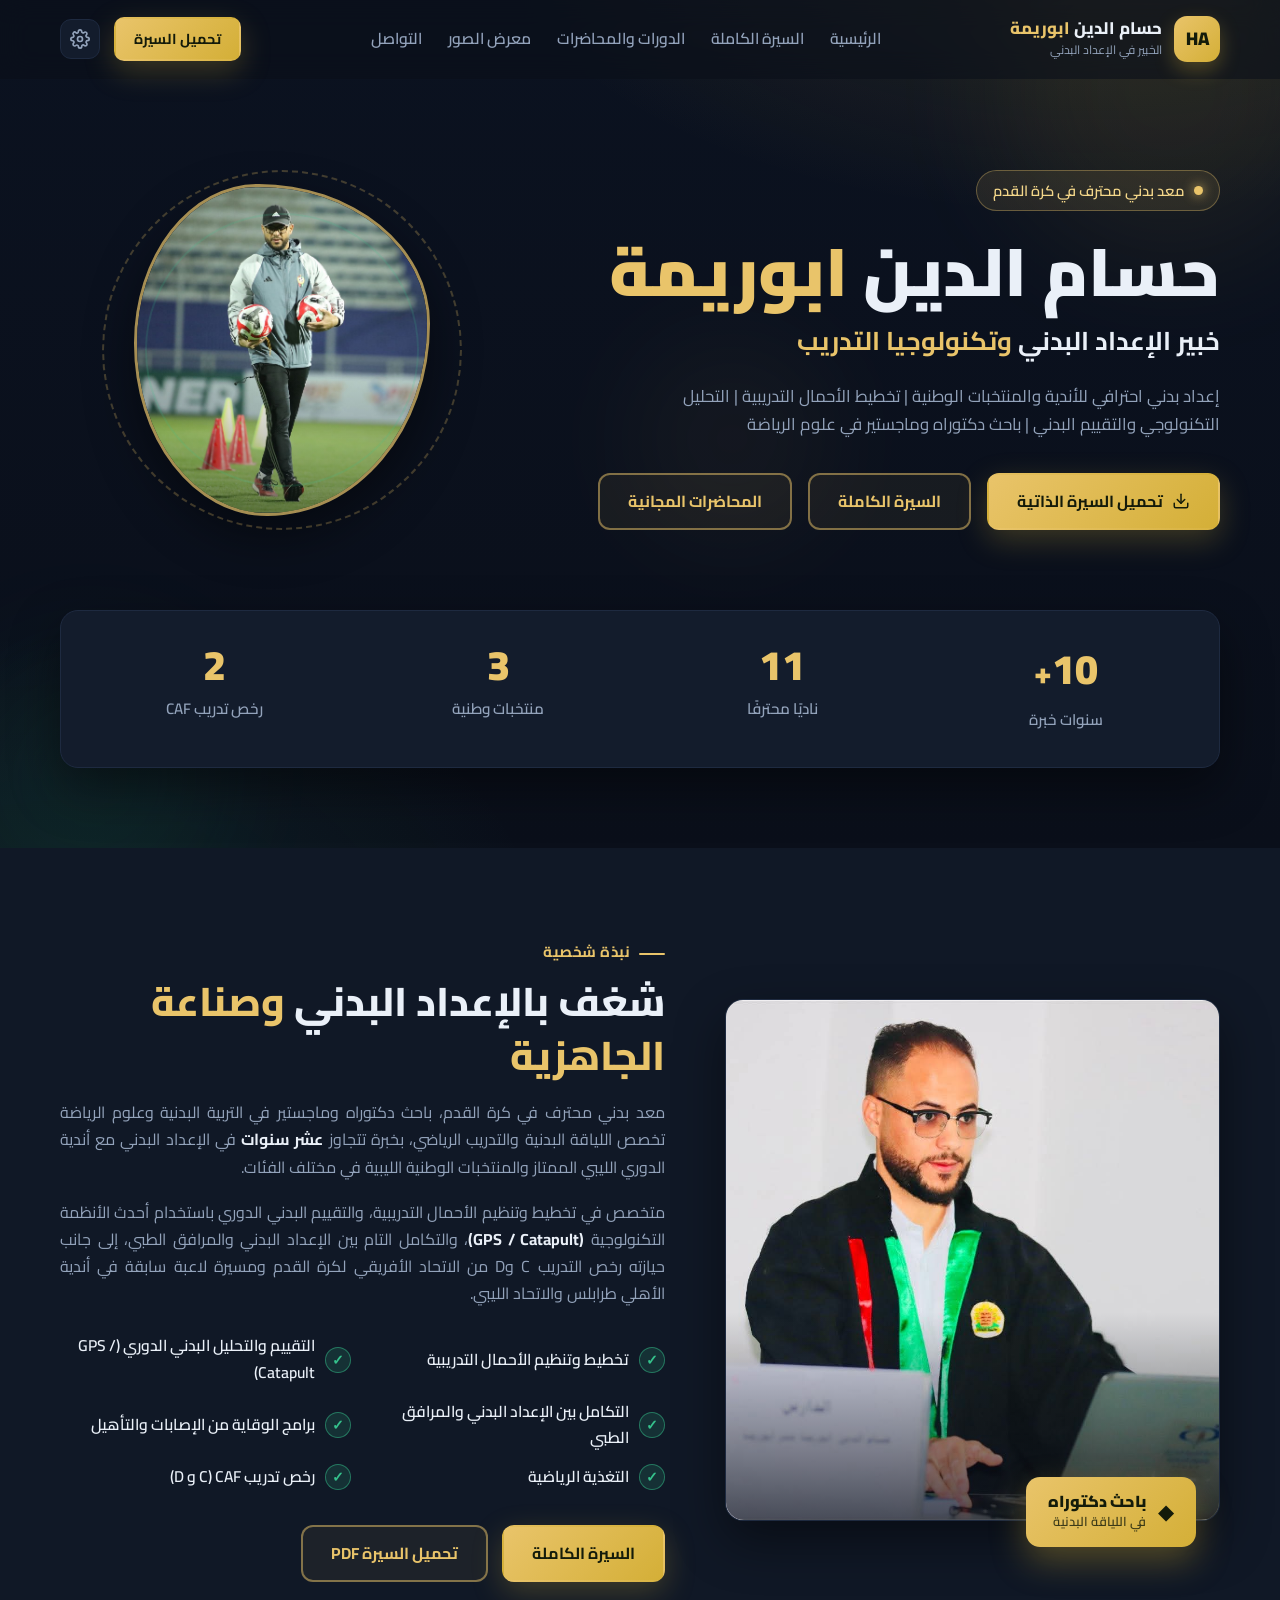
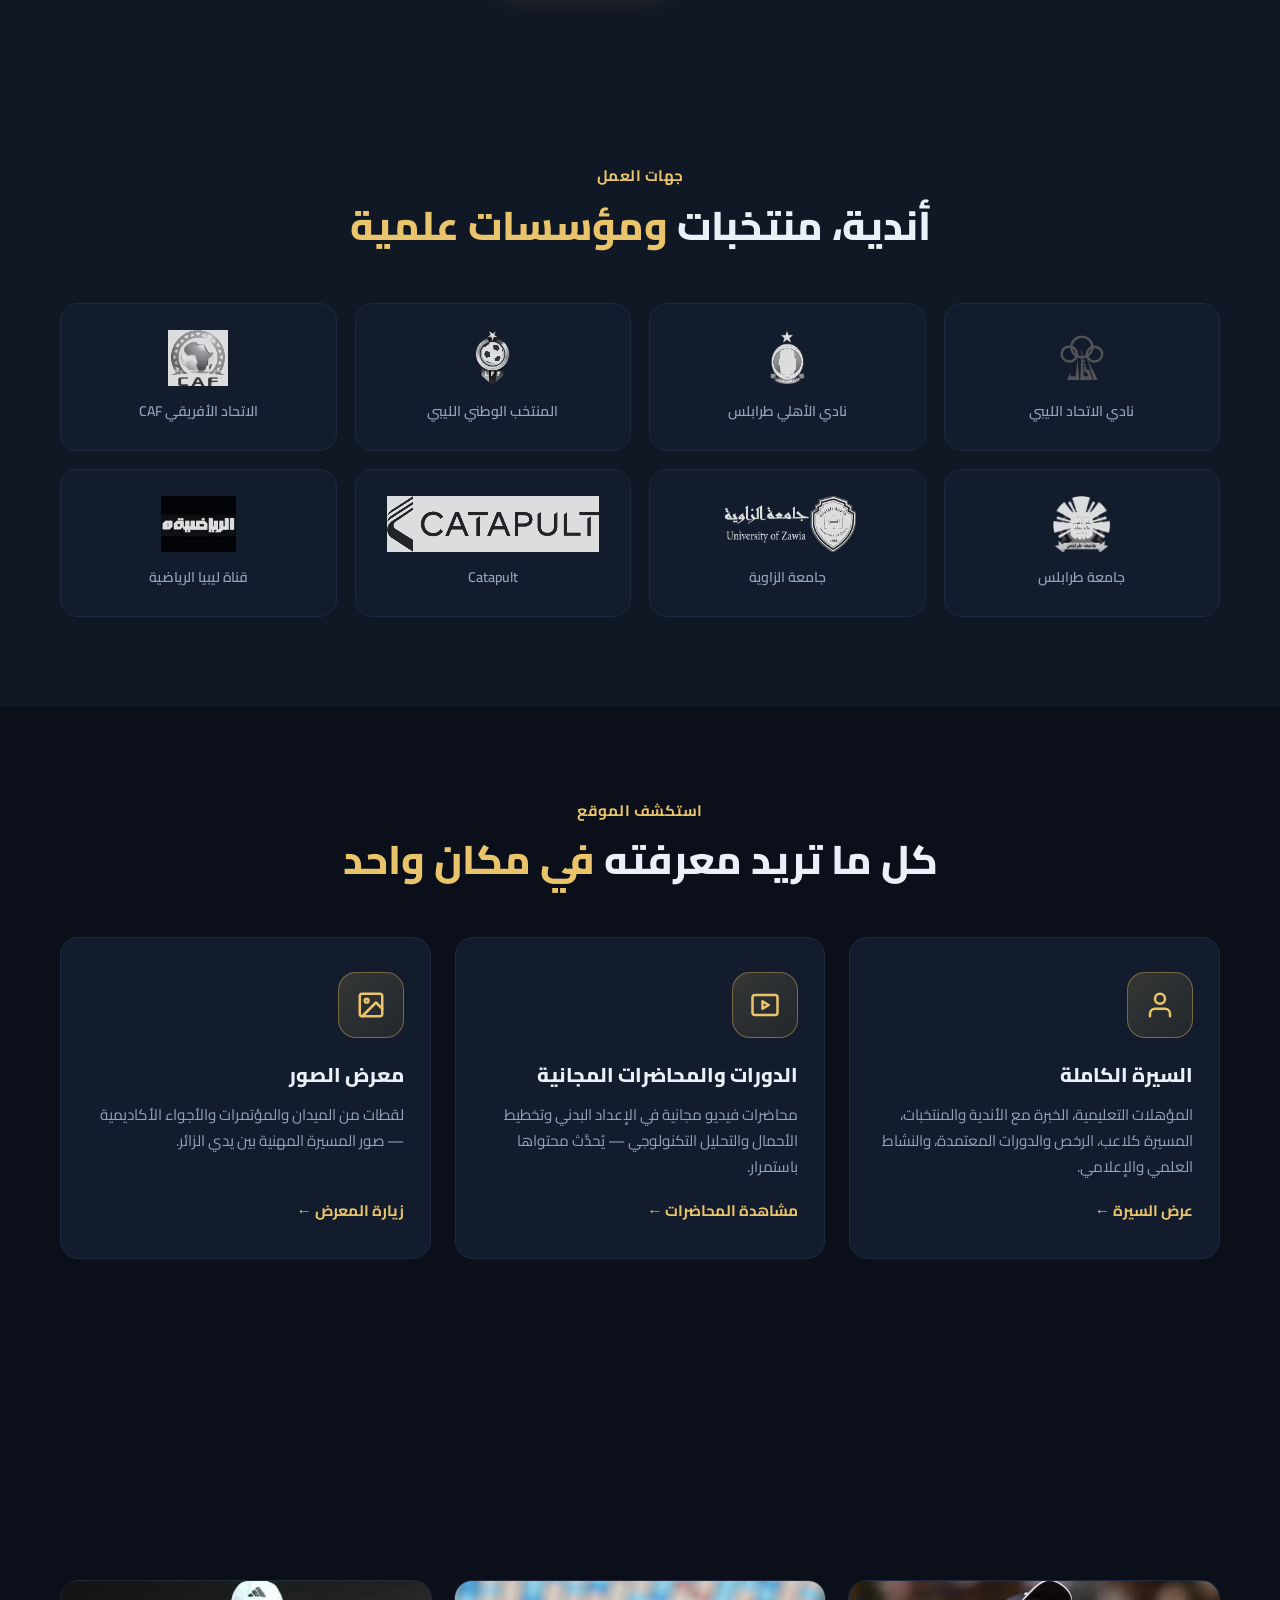
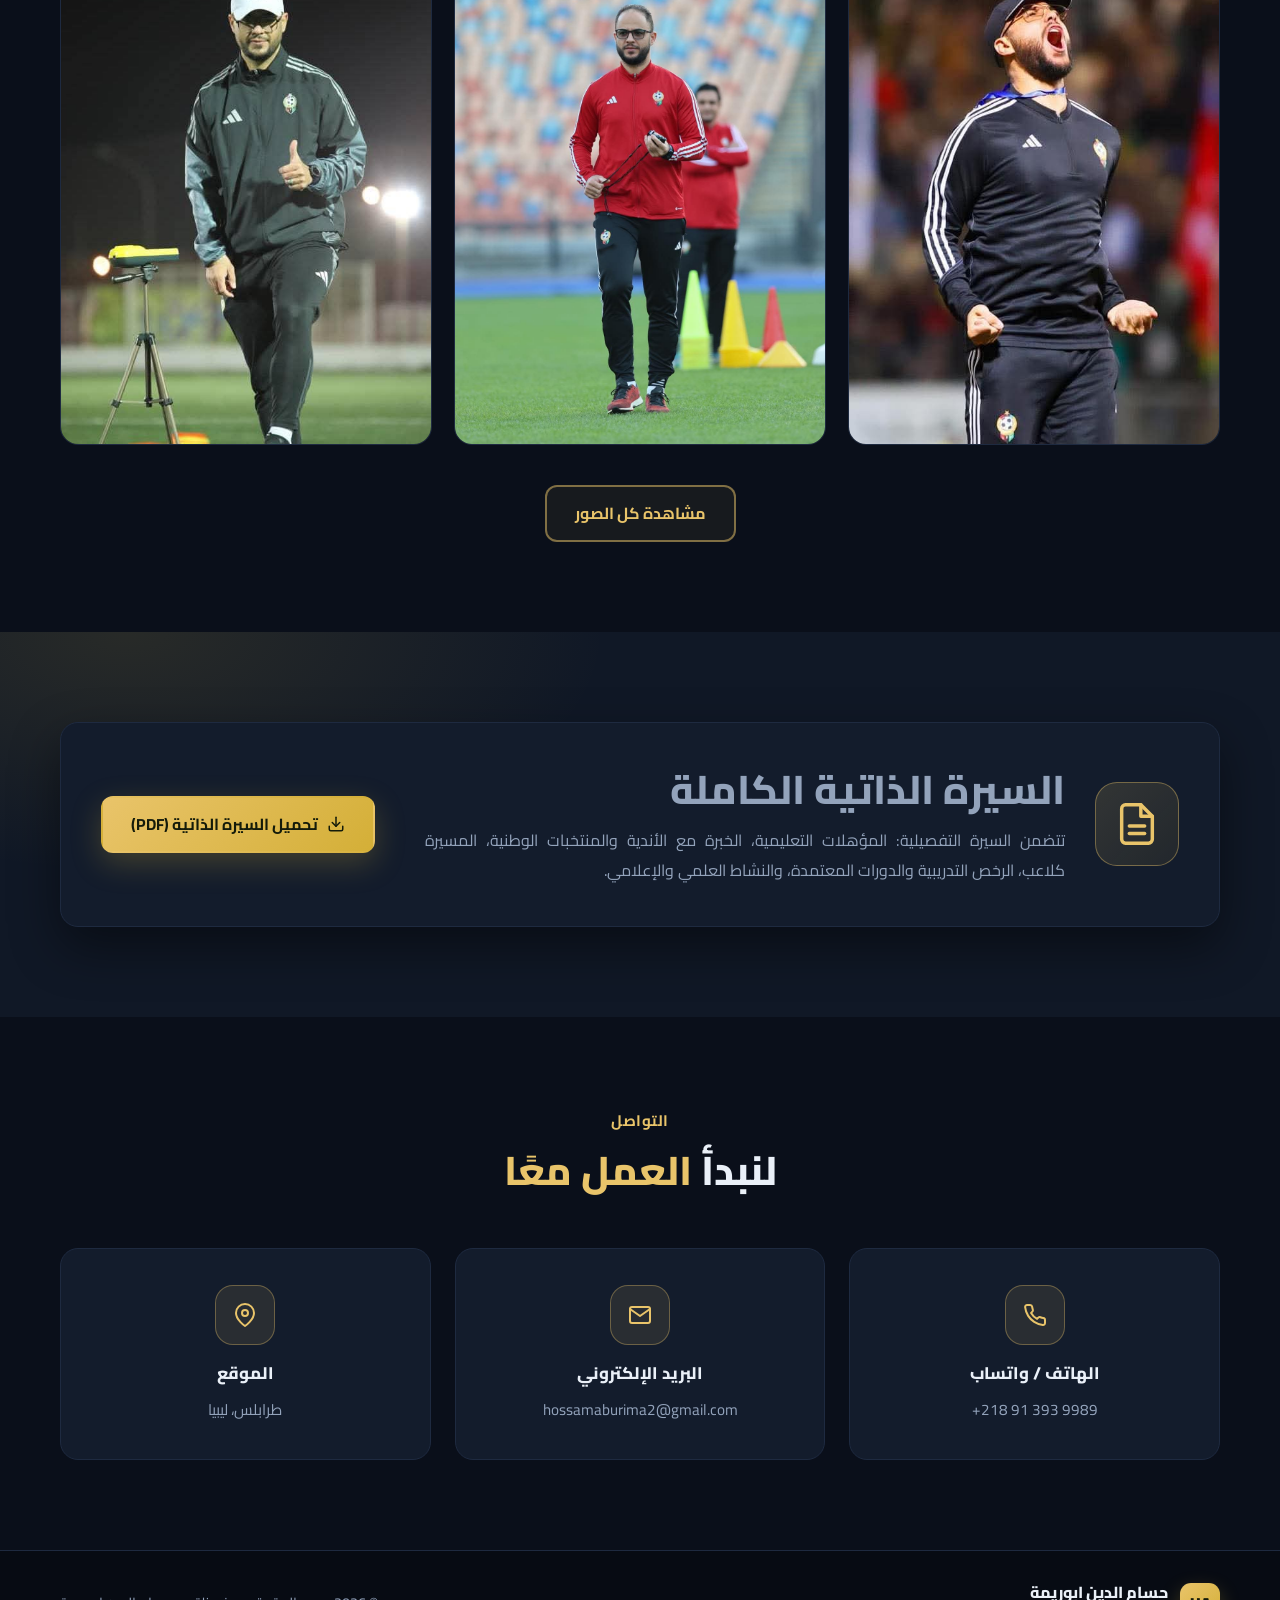
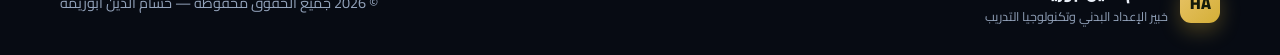
==== commit 04b91f35: "تطوير الموقع: صفحة المحاضرات والمعرض ولوحة التحكم وشعارات الجهات" ====
--- a/index.html
+++ b/index.html
@@ -4,20 +4,21 @@
   <meta charset="UTF-8">
   <meta name="viewport" content="width=device-width, initial-scale=1.0">
   <meta name="description" content="الموقع الرسمي لحسام الدين ابوريمة — معد بدني محترف وخبير الإعداد البدني وتكنولوجيا التدريب في كرة القدم">
-  <meta name="keywords" content="حسام ابوريمة, معد بدني, إعداد بدني, كرة القدم, ليبيا, تخطيط الأحمال, Catapult, GPS">
+  <meta name="keywords" content="حسام ابوريمة, معد بدني, إعداد بدني, كرة القدم, ليبيا, تخطيط الأحمال, Catapult, GPS, دورات, محاضرات">
   <title>حسام الدين ابوريمة | معد بدني وخبير الإعداد البدني</title>
   <link rel="icon" type="image/png" href="assets/5.jpeg">
   <link rel="preconnect" href="https://fonts.googleapis.com">
   <link rel="preconnect" href="https://fonts.gstatic.com" crossorigin>
   <link href="https://fonts.googleapis.com/css2?family=Cairo:wght@400;500;600;700;800;900&display=swap" rel="stylesheet">
   <link rel="stylesheet" href="assets/css/style.css">
+  <link rel="stylesheet" href="assets/css/pages.css">
 </head>
 <body>
 
   <!-- ===== الترويسة ===== -->
   <header class="site-header" id="siteHeader">
     <div class="container header-inner">
-      <a href="#hero" class="brand">
+      <a href="index.html" class="brand">
         <span class="brand-mark">HA</span>
         <div class="brand-text">
           <div class="brand-title">حسام الدين <span>ابوريمة</span></div>
@@ -27,16 +28,19 @@
 
       <nav class="main-nav" aria-label="التنقل الرئيسي">
         <ul>
-          <li><a href="#hero" class="active">الرئيسية</a></li>
-          <li><a href="#about">نبذة شخصية</a></li>
-          <li><a href="#gallery">معرض الصور</a></li>
-          <li><a href="#cv">السيرة الذاتية</a></li>
-          <li><a href="#contact">التواصل</a></li>
+          <li><a href="index.html" data-page="index.html">الرئيسية</a></li>
+          <li><a href="about.html" data-page="about.html">السيرة الكاملة</a></li>
+          <li><a href="courses.html" data-page="courses.html">الدورات والمحاضرات</a></li>
+          <li><a href="gallery.html" data-page="gallery.html">معرض الصور</a></li>
+          <li><a href="index.html#contact">التواصل</a></li>
         </ul>
       </nav>
 
       <div class="header-actions">
         <a href="assets/Hossam_Aburima_CV_Arabic.pdf" class="btn btn-gold btn-sm" download>تحميل السيرة</a>
+        <a href="admin.html" class="admin-link" title="لوحة التحكم" aria-label="لوحة التحكم">
+          <svg width="20" height="20" viewBox="0 0 24 24" fill="none" stroke="currentColor" stroke-width="2" stroke-linecap="round" stroke-linejoin="round"><circle cx="12" cy="12" r="3"/><path d="M19.4 15a1.65 1.65 0 0 0 .33 1.82l.06.06a2 2 0 1 1-2.83 2.83l-.06-.06a1.65 1.65 0 0 0-1.82-.33 1.65 1.65 0 0 0-1 1.51V21a2 2 0 1 1-4 0v-.09A1.65 1.65 0 0 0 9 19.4a1.65 1.65 0 0 0-1.82.33l-.06.06a2 2 0 1 1-2.83-2.83l.06-.06a1.65 1.65 0 0 0 .33-1.82 1.65 1.65 0 0 0-1.51-1H3a2 2 0 1 1 0-4h.09A1.65 1.65 0 0 0 4.6 9a1.65 1.65 0 0 0-.33-1.82l-.06-.06a2 2 0 1 1 2.83-2.83l.06.06a1.65 1.65 0 0 0 1.82.33H9a1.65 1.65 0 0 0 1-1.51V3a2 2 0 1 1 4 0v.09a1.65 1.65 0 0 0 1 1.51 1.65 1.65 0 0 0 1.82-.33l.06-.06a2 2 0 1 1 2.83 2.83l-.06.06a1.65 1.65 0 0 0-.33 1.82V9a1.65 1.65 0 0 0 1.51 1H21a2 2 0 1 1 0 4h-.09a1.65 1.65 0 0 0-1.51 1z"/></svg>
+        </a>
         <button class="nav-toggle" aria-label="فتح القائمة" aria-expanded="false">
           <span class="bar"></span>
           <span class="bar"></span>
@@ -58,13 +62,14 @@
         <span class="hero-badge"><span class="dot"></span> معد بدني محترف في كرة القدم</span>
         <h1>حسام الدين <span class="accent">ابوريمة</span></h1>
         <p class="hero-title">خبير الإعداد البدني <span class="accent">وتكنولوجيا التدريب</span></p>
-        <p class="hero-tagline">إعداد بدني احترافي للأندية والمنتخبات الوطنية | تخطيط الأحمال التدريبية | التحليل التكنولوجي والتقييم البدني</p>
+        <p class="hero-tagline">إعداد بدني احترافي للأندية والمنتخبات الوطنية | تخطيط الأحمال التدريبية | التحليل التكنولوجي والتقييم البدني | باحث دكتوراه وماجستير في علوم الرياضة</p>
         <div class="hero-actions">
           <a href="assets/Hossam_Aburima_CV_Arabic.pdf" class="btn btn-gold" download>
             <svg width="18" height="18" viewBox="0 0 24 24" fill="none" stroke="currentColor" stroke-width="2" stroke-linecap="round" stroke-linejoin="round"><path d="M21 15v4a2 2 0 0 1-2 2H5a2 2 0 0 1-2-2v-4"/><polyline points="7 10 12 15 17 10"/><line x1="12" y1="15" x2="12" y2="3"/></svg>
             تحميل السيرة الذاتية
           </a>
-          <a href="#about" class="btn btn-outline">تعرف عليّ</a>
+          <a href="about.html" class="btn btn-outline">السيرة الكاملة</a>
+          <a href="courses.html" class="btn btn-outline">المحاضرات المجانية</a>
         </div>
       </div>
 
@@ -125,7 +130,7 @@
             معد بدني محترف في كرة القدم، باحث دكتوراه وماجستير في التربية البدنية وعلوم الرياضة تخصص اللياقة البدنية والتدريب الرياضي، بخبرة تتجاوز <strong>عشر سنوات</strong> في الإعداد البدني مع أندية الدوري الليبي الممتاز والمنتخبات الوطنية الليبية في مختلف الفئات.
           </p>
           <p>
-            متخصص في تخطيط وتنظيم الأحمال التدريبية، والتقييم البدني الدوري باستخدام أحدث الأنظمة التكنولوجية <strong>(GPS / Catapult)</strong>، والتكامل التام بين الإعداد البدني والمرافق الطبي لضمان جاهزية اللاعبين وسلامتهم، إلى جانب حيازته رخص التدريب C وD من الاتحاد الأفريقي لكرة القدم ومسيرة لاعبة سابقة في أندية الأهلي طرابلس والاتحاد الليبي.
+            متخصص في تخطيط وتنظيم الأحمال التدريبية، والتقييم البدني الدوري باستخدام أحدث الأنظمة التكنولوجية <strong>(GPS / Catapult)</strong>، والتكامل التام بين الإعداد البدني والمرافق الطبي، إلى جانب حيازته رخص التدريب C وD من الاتحاد الأفريقي لكرة القدم ومسيرة لاعبة سابقة في أندية الأهلي طرابلس والاتحاد الليبي.
           </p>
 
           <ul class="about-points">
@@ -133,15 +138,100 @@
             <li><span class="check">✓</span> التقييم والتحليل البدني الدوري (GPS / Catapult)</li>
             <li><span class="check">✓</span> التكامل بين الإعداد البدني والمرافق الطبي</li>
             <li><span class="check">✓</span> برامج الوقاية من الإصابات والتأهيل</li>
+            <li><span class="check">✓</span> التغذية الرياضية</li>
+            <li><span class="check">✓</span> رخص تدريب CAF (C و D)</li>
           </ul>
 
-          <a href="assets/Hossam_Aburima_CV_Arabic.pdf" class="btn btn-gold" download>الاطلاع على السيرة كاملة</a>
-        </div>
-      </div>
-    </div>
-  </section>
-
-  <!-- ===== معرض الصور ===== -->
+          <div class="about-actions">
+            <a href="about.html" class="btn btn-gold">السيرة الكاملة</a>
+            <a href="assets/Hossam_Aburima_CV_Arabic.pdf" class="btn btn-outline" download>تحميل السيرة PDF</a>
+          </div>
+        </div>
+      </div>
+    </div>
+  </section>
+
+  <!-- ===== جهات العمل ===== -->
+  <section class="section partners" id="partners">
+    <div class="container">
+      <div class="section-head reveal">
+        <span class="section-label">جهات العمل</span>
+        <h2 class="section-title">أندية، منتخبات <span class="accent">ومؤسسات علمية</span></h2>
+      </div>
+      <div class="partners-grid reveal">
+        <div class="partner">
+          <img src="assets/logos/al-ittihad-tripoli.svg" alt="نادي الاتحاد الليبي">
+          <span>نادي الاتحاد الليبي</span>
+        </div>
+        <div class="partner">
+          <img src="assets/logos/al-ahli-tripoli.svg" alt="نادي الأهلي طرابلس">
+          <span>نادي الأهلي طرابلس</span>
+        </div>
+        <div class="partner">
+          <img src="assets/logos/libya-national-team.png" alt="المنتخب الليبي">
+          <span>المنتخب الوطني الليبي</span>
+        </div>
+        <div class="partner">
+          <img src="assets/logos/caf.png" alt="الاتحاد الأفريقي CAF">
+          <span>الاتحاد الأفريقي CAF</span>
+        </div>
+        <div class="partner">
+          <img src="assets/logos/university-of-tripoli.png" alt="جامعة طرابلس">
+          <span>جامعة طرابلس</span>
+        </div>
+        <div class="partner">
+          <img src="assets/logos/university-of-zawia.png" alt="جامعة الزاوية">
+          <span>جامعة الزاوية</span>
+        </div>
+        <div class="partner">
+          <img src="assets/logos/catapult.png" alt="شركة Catapult">
+          <span>Catapult</span>
+        </div>
+        <div class="partner">
+          <img src="assets/logos/libya-sport-tv.png" alt="قناة ليبيا الرياضية">
+          <span>قناة ليبيا الرياضية</span>
+        </div>
+      </div>
+    </div>
+  </section>
+
+  <!-- ===== الأقسام ===== -->
+  <section class="section featured" id="featured">
+    <div class="container">
+      <div class="section-head reveal">
+        <span class="section-label">استكشف الموقع</span>
+        <h2 class="section-title">كل ما تريد معرفته <span class="accent">في مكان واحد</span></h2>
+      </div>
+      <div class="featured-grid">
+        <a href="about.html" class="feature-card reveal">
+          <span class="feature-ico">
+            <svg width="30" height="30" viewBox="0 0 24 24" fill="none" stroke="currentColor" stroke-width="2" stroke-linecap="round" stroke-linejoin="round"><path d="M20 21v-2a4 4 0 0 0-4-4H8a4 4 0 0 0-4 4v2"/><circle cx="12" cy="7" r="4"/></svg>
+          </span>
+          <h3>السيرة الكاملة</h3>
+          <p>المؤهلات التعليمية، الخبرة مع الأندية والمنتخبات، المسيرة كلاعب، الرخص والدورات المعتمدة، والنشاط العلمي والإعلامي.</p>
+          <span class="feature-link">عرض السيرة ←</span>
+        </a>
+        <a href="courses.html" class="feature-card reveal">
+          <span class="feature-ico">
+            <svg width="30" height="30" viewBox="0 0 24 24" fill="none" stroke="currentColor" stroke-width="2" stroke-linecap="round" stroke-linejoin="round"><rect x="2" y="4" width="20" height="16" rx="2"/><path d="m10 9 5 3-5 3V9z"/></svg>
+          </span>
+          <h3>الدورات والمحاضرات المجانية</h3>
+          <p>محاضرات فيديو مجانية في الإعداد البدني وتخطيط الأحمال والتحليل التكنولوجي — يُحدَّث محتواها باستمرار.</p>
+          <span class="feature-link">مشاهدة المحاضرات ←</span>
+        </a>
+        <a href="gallery.html" class="feature-card reveal">
+          <span class="feature-ico">
+            <svg width="30" height="30" viewBox="0 0 24 24" fill="none" stroke="currentColor" stroke-width="2" stroke-linecap="round" stroke-linejoin="round"><rect x="3" y="3" width="18" height="18" rx="2"/><circle cx="8.5" cy="8.5" r="1.5"/><polyline points="21 15 16 10 5 21"/></svg>
+          </span>
+          <h3>معرض الصور</h3>
+          <p>لقطات من الميدان والمؤتمرات والأجواء الأكاديمية — صور المسيرة المهنية بين يدي الزائر.</p>
+          <span class="feature-link">زيارة المعرض ←</span>
+        </a>
+      </div>
+    </div>
+  </section>
+
+  <!-- ===== معرض مختصر ===== -->
   <section class="section gallery" id="gallery">
     <div class="container">
       <div class="section-head reveal">
@@ -162,6 +252,9 @@
           <figcaption>صورة رسمية</figcaption>
         </figure>
       </div>
+      <div class="center-cta reveal">
+        <a href="gallery.html" class="btn btn-outline">مشاهدة كل الصور</a>
+      </div>
     </div>
   </section>
 
@@ -231,6 +324,7 @@
     </div>
   </footer>
 
+  <script src="assets/js/data.js"></script>
   <script src="assets/js/main.js"></script>
 </body>
 </html>
--- a/assets/css/style.css
+++ b/assets/css/style.css
@@ -942,3 +942,157 @@
     font-size: 0.95rem;
   }
 }
+
+/* ===== زر لوحة التحكم ===== */
+.admin-link {
+  width: 40px;
+  height: 40px;
+  border-radius: 11px;
+  border: 1px solid var(--bg-line);
+  background: var(--bg-card);
+  color: var(--muted);
+  display: flex;
+  align-items: center;
+  justify-content: center;
+  transition: var(--transition);
+}
+
+.admin-link:hover {
+  color: var(--gold);
+  border-color: rgba(233, 196, 106, 0.5);
+  transform: rotate(30deg);
+}
+
+.about-actions {
+  display: flex;
+  gap: 14px;
+  flex-wrap: wrap;
+}
+
+/* ===== جهات العمل ===== */
+.partners {
+  background: var(--bg-soft);
+}
+
+.partners-grid {
+  display: grid;
+  grid-template-columns: repeat(4, 1fr);
+  gap: 18px;
+}
+
+.partner {
+  display: flex;
+  flex-direction: column;
+  align-items: center;
+  gap: 14px;
+  background: var(--bg-card);
+  border: 1px solid var(--bg-line);
+  border-radius: var(--radius);
+  padding: 26px 16px;
+  transition: var(--transition);
+}
+
+.partner:hover {
+  transform: translateY(-5px);
+  border-color: rgba(233, 196, 106, 0.4);
+  box-shadow: var(--shadow);
+}
+
+.partner img {
+  height: 56px;
+  max-width: 90%;
+  object-fit: contain;
+  filter: grayscale(1) brightness(1.4) opacity(0.85);
+  transition: var(--transition);
+}
+
+.partner:hover img {
+  filter: none;
+}
+
+.partner span {
+  color: var(--muted);
+  font-size: 0.88rem;
+  font-weight: 600;
+  text-align: center;
+}
+
+/* ===== الأقسام المميزة ===== */
+.featured-grid {
+  display: grid;
+  grid-template-columns: repeat(3, 1fr);
+  gap: 24px;
+}
+
+.feature-card {
+  background: var(--bg-card);
+  border: 1px solid var(--bg-line);
+  border-radius: var(--radius);
+  padding: 34px 26px;
+  transition: var(--transition);
+  display: flex;
+  flex-direction: column;
+}
+
+.feature-card:hover {
+  transform: translateY(-8px);
+  border-color: rgba(233, 196, 106, 0.5);
+  box-shadow: var(--shadow);
+}
+
+.feature-ico {
+  width: 66px;
+  height: 66px;
+  border-radius: 18px;
+  background: linear-gradient(135deg, rgba(233, 196, 106, 0.16), rgba(212, 175, 55, 0.08));
+  border: 1px solid rgba(233, 196, 106, 0.4);
+  color: var(--gold);
+  display: flex;
+  align-items: center;
+  justify-content: center;
+  margin-bottom: 20px;
+}
+
+.feature-card h3 {
+  font-size: 1.25rem;
+  font-weight: 800;
+  margin-bottom: 10px;
+}
+
+.feature-card p {
+  color: var(--muted);
+  font-size: 0.95rem;
+  flex: 1;
+}
+
+.feature-link {
+  display: inline-block;
+  margin-top: 18px;
+  color: var(--gold);
+  font-weight: 700;
+  font-size: 0.95rem;
+}
+
+.center-cta {
+  text-align: center;
+  margin-top: 40px;
+}
+
+/* ===== التجاوب للأقسام الجديدة ===== */
+@media (max-width: 992px) {
+  .partners-grid {
+    grid-template-columns: repeat(3, 1fr);
+  }
+
+  .featured-grid {
+    grid-template-columns: 1fr;
+    max-width: 460px;
+    margin-inline: auto;
+  }
+}
+
+@media (max-width: 560px) {
+  .partners-grid {
+    grid-template-columns: repeat(2, 1fr);
+  }
+}
--- a/assets/css/pages.css
+++ b/assets/css/pages.css
@@ -0,0 +1,574 @@
+/* ===== رأس الصفحات الداخلية ===== */
+.page-hero {
+  position: relative;
+  padding: 160px 0 60px;
+  overflow: hidden;
+  background:
+    radial-gradient(700px 300px at 90% -20%, rgba(212, 175, 55, 0.15), transparent 60%),
+    linear-gradient(180deg, #0b1220 0%, var(--bg) 100%);
+}
+
+.page-hero::after {
+  content: "";
+  position: absolute;
+  bottom: 0;
+  right: 0;
+  left: 0;
+  height: 1px;
+  background: linear-gradient(90deg, transparent, rgba(233, 196, 106, 0.4), transparent);
+}
+
+.page-hero h1 {
+  font-size: clamp(1.9rem, 4.5vw, 3rem);
+  font-weight: 900;
+  margin-bottom: 12px;
+}
+
+.page-hero p {
+  color: var(--muted);
+  max-width: 640px;
+  font-size: 1.05rem;
+}
+
+.page-hero .hero-badge {
+  margin-bottom: 16px;
+}
+
+/* ===== السيرة الكاملة ===== */
+.cv-page {
+  background: var(--bg);
+}
+
+.cv-block {
+  background: var(--bg-card);
+  border: 1px solid var(--bg-line);
+  border-radius: var(--radius);
+  padding: 36px;
+  margin-bottom: 34px;
+  box-shadow: 0 12px 34px rgba(0, 0, 0, 0.25);
+}
+
+.cv-block-head {
+  display: flex;
+  align-items: center;
+  gap: 14px;
+  margin-bottom: 26px;
+  padding-bottom: 14px;
+  border-bottom: 2px solid rgba(233, 196, 106, 0.35);
+}
+
+.cv-block-num {
+  flex-shrink: 0;
+  width: 42px;
+  height: 42px;
+  border-radius: 12px;
+  background: linear-gradient(135deg, var(--gold) 0%, var(--gold-dark) 100%);
+  color: #141b0a;
+  font-weight: 900;
+  font-size: 1.15rem;
+  display: flex;
+  align-items: center;
+  justify-content: center;
+}
+
+.cv-block-title {
+  font-size: 1.4rem;
+  font-weight: 800;
+}
+
+.cv-block-sub {
+  color: var(--muted);
+  font-size: 0.92rem;
+}
+
+.cv-text {
+  color: var(--muted);
+  text-align: justify;
+  line-height: 1.9;
+}
+
+.cv-text strong {
+  color: var(--text);
+}
+
+/* الخط الزمني */
+.cv-timeline {
+  position: relative;
+  padding-inline-start: 26px;
+}
+
+.cv-timeline::before {
+  content: "";
+  position: absolute;
+  top: 8px;
+  bottom: 8px;
+  inset-inline-start: 7px;
+  width: 2px;
+  background: linear-gradient(180deg, var(--gold), rgba(212, 175, 55, 0.15));
+  border-radius: 2px;
+}
+
+.cv-entry {
+  position: relative;
+  display: flex;
+  align-items: center;
+  gap: 18px;
+  padding: 18px 16px;
+  margin-bottom: 14px;
+  background: var(--bg-soft);
+  border: 1px solid var(--bg-line);
+  border-radius: 14px;
+  transition: var(--transition);
+}
+
+.cv-entry:hover {
+  border-color: rgba(233, 196, 106, 0.5);
+  transform: translateX(-4px);
+}
+
+.cv-entry::before {
+  content: "";
+  position: absolute;
+  inset-inline-start: -23px;
+  top: 50%;
+  transform: translateY(-50%);
+  width: 11px;
+  height: 11px;
+  border-radius: 50%;
+  background: var(--gold);
+  border: 2px solid var(--bg-card);
+  box-shadow: 0 0 0 2px rgba(233, 196, 106, 0.4);
+}
+
+.entry-logo {
+  flex-shrink: 0;
+  width: 56px;
+  height: 56px;
+  border-radius: 14px;
+  background: #ffffff;
+  border: 1px solid var(--bg-line);
+  display: flex;
+  align-items: center;
+  justify-content: center;
+  overflow: hidden;
+  padding: 4px;
+}
+
+.entry-logo img {
+  width: 100%;
+  height: 100%;
+  object-fit: contain;
+}
+
+.entry-logo.logo-mono {
+  background: linear-gradient(135deg, #1b2940, #142033);
+  color: var(--gold);
+  font-weight: 900;
+  font-size: 1.25rem;
+  border-color: rgba(233, 196, 106, 0.35);
+}
+
+.entry-info {
+  flex: 1;
+}
+
+.entry-role {
+  font-weight: 800;
+  font-size: 1.02rem;
+}
+
+.entry-org {
+  color: var(--gold);
+  font-weight: 600;
+  font-size: 0.9rem;
+}
+
+.entry-desc {
+  color: var(--muted);
+  font-size: 0.88rem;
+  margin-top: 4px;
+}
+
+.entry-date {
+  flex-shrink: 0;
+  font-size: 0.82rem;
+  font-weight: 700;
+  color: var(--gold);
+  background: rgba(233, 196, 106, 0.1);
+  border: 1px solid rgba(233, 196, 106, 0.35);
+  padding: 4px 12px;
+  border-radius: 100px;
+  white-space: nowrap;
+}
+
+/* شبكة العناصر المختصرة */
+.cv-grid {
+  display: grid;
+  grid-template-columns: repeat(auto-fill, minmax(280px, 1fr));
+  gap: 16px;
+}
+
+.cv-item {
+  display: flex;
+  align-items: center;
+  gap: 14px;
+  background: var(--bg-soft);
+  border: 1px solid var(--bg-line);
+  border-radius: 14px;
+  padding: 16px;
+  transition: var(--transition);
+}
+
+.cv-item:hover {
+  border-color: rgba(233, 196, 106, 0.4);
+}
+
+.cv-item .entry-logo {
+  width: 46px;
+  height: 46px;
+  border-radius: 11px;
+}
+
+.cv-item .main {
+  font-weight: 700;
+  font-size: 0.95rem;
+}
+
+.cv-item .sub {
+  color: var(--muted);
+  font-size: 0.82rem;
+}
+
+.cv-item .yr {
+  color: var(--gold);
+  font-weight: 700;
+  font-size: 0.85rem;
+}
+
+/* المهارات */
+.skills-grid {
+  display: grid;
+  grid-template-columns: repeat(auto-fill, minmax(260px, 1fr));
+  gap: 14px;
+}
+
+.skill-card {
+  background: var(--bg-soft);
+  border: 1px solid var(--bg-line);
+  border-inline-start: 4px solid var(--gold);
+  border-radius: 12px;
+  padding: 14px 18px;
+  font-weight: 600;
+  font-size: 0.98rem;
+  color: var(--text);
+  transition: var(--transition);
+}
+
+.skill-card:hover {
+  transform: translateY(-3px);
+  border-color: rgba(233, 196, 106, 0.5);
+}
+
+.skill-card .ico {
+  color: var(--gold);
+  margin-inline-end: 8px;
+}
+
+/* اللغات */
+.langs-grid {
+  display: grid;
+  grid-template-columns: repeat(auto-fit, minmax(200px, 1fr));
+  gap: 16px;
+}
+
+.lang-card {
+  background: var(--bg-soft);
+  border: 1px solid var(--bg-line);
+  border-radius: 14px;
+  padding: 20px;
+  text-align: center;
+}
+
+.lang-name {
+  font-weight: 800;
+  font-size: 1.15rem;
+}
+
+.lang-level {
+  color: var(--muted);
+  font-size: 0.88rem;
+  margin: 4px 0 12px;
+}
+
+.lang-bar {
+  height: 8px;
+  border-radius: 6px;
+  background: var(--bg-line);
+  overflow: hidden;
+}
+
+.lang-fill {
+  height: 100%;
+  border-radius: 6px;
+  background: linear-gradient(90deg, var(--gold-dark), var(--gold-soft));
+}
+
+/* ===== صفحة الدورات ===== */
+.courses-head {
+  display: flex;
+  align-items: flex-end;
+  justify-content: space-between;
+  gap: 20px;
+  margin-bottom: 40px;
+  flex-wrap: wrap;
+}
+
+.video-grid {
+  display: grid;
+  grid-template-columns: repeat(auto-fill, minmax(340px, 1fr));
+  gap: 28px;
+}
+
+.video-card {
+  background: var(--bg-card);
+  border: 1px solid var(--bg-line);
+  border-radius: var(--radius);
+  overflow: hidden;
+  box-shadow: 0 12px 34px rgba(0, 0, 0, 0.3);
+  transition: var(--transition);
+}
+
+.video-card:hover {
+  transform: translateY(-6px);
+  border-color: rgba(233, 196, 106, 0.45);
+  box-shadow: 0 22px 50px rgba(0, 0, 0, 0.45);
+}
+
+.video-frame {
+  position: relative;
+  aspect-ratio: 16 / 9;
+  background: #05070d;
+}
+
+.video-frame iframe,
+.video-frame video {
+  width: 100%;
+  height: 100%;
+  display: block;
+  border: none;
+}
+
+.video-body {
+  padding: 20px;
+}
+
+.video-title {
+  font-weight: 800;
+  font-size: 1.1rem;
+  margin-bottom: 8px;
+}
+
+.video-desc {
+  color: var(--muted);
+  font-size: 0.92rem;
+}
+
+.video-date {
+  display: inline-block;
+  margin-top: 12px;
+  font-size: 0.78rem;
+  color: var(--gold);
+  background: rgba(233, 196, 106, 0.1);
+  border: 1px solid rgba(233, 196, 106, 0.3);
+  padding: 3px 10px;
+  border-radius: 100px;
+}
+
+.empty-state {
+  text-align: center;
+  padding: 80px 20px;
+  border: 2px dashed var(--bg-line);
+  border-radius: var(--radius);
+  color: var(--muted);
+}
+
+.empty-state .empty-ico {
+  width: 84px;
+  height: 84px;
+  margin: 0 auto 20px;
+  border-radius: 50%;
+  background: rgba(233, 196, 106, 0.1);
+  border: 1px solid rgba(233, 196, 106, 0.3);
+  color: var(--gold);
+  display: flex;
+  align-items: center;
+  justify-content: center;
+}
+
+.empty-state h3 {
+  color: var(--text);
+  margin-bottom: 8px;
+  font-size: 1.3rem;
+}
+
+/* ===== صفحة المعرض ===== */
+.gallery-filter {
+  display: flex;
+  gap: 10px;
+  flex-wrap: wrap;
+  margin-bottom: 34px;
+}
+
+.filter-btn {
+  background: var(--bg-card);
+  border: 1px solid var(--bg-line);
+  color: var(--muted);
+  font-family: inherit;
+  font-weight: 700;
+  font-size: 0.92rem;
+  padding: 9px 20px;
+  border-radius: 100px;
+  cursor: pointer;
+  transition: var(--transition);
+}
+
+.filter-btn:hover {
+  color: var(--text);
+  border-color: rgba(233, 196, 106, 0.4);
+}
+
+.filter-btn.active {
+  background: linear-gradient(135deg, var(--gold), var(--gold-dark));
+  color: #141b0a;
+  border-color: transparent;
+}
+
+.gallery-grid {
+  display: grid;
+  grid-template-columns: repeat(auto-fill, minmax(300px, 1fr));
+  gap: 22px;
+}
+
+.gallery-item {
+  position: relative;
+  border-radius: var(--radius);
+  overflow: hidden;
+  border: 1px solid var(--bg-line);
+  aspect-ratio: 4 / 5;
+  cursor: pointer;
+  background: var(--bg-card);
+}
+
+.gallery-item img {
+  width: 100%;
+  height: 100%;
+  object-fit: cover;
+  transition: transform 0.6s ease;
+}
+
+.gallery-item:hover img {
+  transform: scale(1.07);
+}
+
+.gallery-item figcaption {
+  position: absolute;
+  inset: auto 0 0 0;
+  padding: 46px 18px 14px;
+  background: linear-gradient(180deg, transparent, rgba(10, 15, 26, 0.92));
+  font-weight: 700;
+  transform: translateY(12px);
+  opacity: 0;
+  transition: var(--transition);
+}
+
+.gallery-item:hover figcaption {
+  transform: translateY(0);
+  opacity: 1;
+}
+
+.gallery-item::before {
+  content: "";
+  position: absolute;
+  inset: 0;
+  border: 2px solid rgba(233, 196, 106, 0);
+  z-index: 1;
+  transition: var(--transition);
+}
+
+.gallery-item:hover::before {
+  border-color: rgba(233, 196, 106, 0.6);
+}
+
+/* نافذة عرض كبيرة */
+.lightbox {
+  position: fixed;
+  inset: 0;
+  z-index: 200;
+  background: rgba(5, 8, 15, 0.95);
+  display: none;
+  align-items: center;
+  justify-content: center;
+  padding: 30px;
+}
+
+.lightbox.open {
+  display: flex;
+}
+
+.lightbox img {
+  max-width: 90vw;
+  max-height: 85vh;
+  border-radius: 12px;
+  box-shadow: 0 30px 80px rgba(0, 0, 0, 0.7);
+}
+
+.lightbox-close {
+  position: absolute;
+  top: 22px;
+  left: 22px;
+  width: 46px;
+  height: 46px;
+  border-radius: 50%;
+  background: rgba(255, 255, 255, 0.1);
+  border: 1px solid rgba(255, 255, 255, 0.2);
+  color: #fff;
+  font-size: 1.4rem;
+  cursor: pointer;
+  display: flex;
+  align-items: center;
+  justify-content: center;
+  transition: var(--transition);
+}
+
+.lightbox-close:hover {
+  background: var(--danger);
+  border-color: var(--danger);
+}
+
+/* ===== التجاوب ===== */
+@media (max-width: 768px) {
+  .page-hero {
+    padding: 130px 0 44px;
+  }
+
+  .cv-block {
+    padding: 24px 18px;
+  }
+
+  .cv-entry {
+    flex-wrap: wrap;
+    gap: 12px;
+  }
+
+  .entry-date {
+    margin-inline-start: 62px;
+  }
+
+  .video-grid {
+    grid-template-columns: 1fr;
+  }
+
+  .gallery-grid {
+    grid-template-columns: 1fr;
+  }
+}
